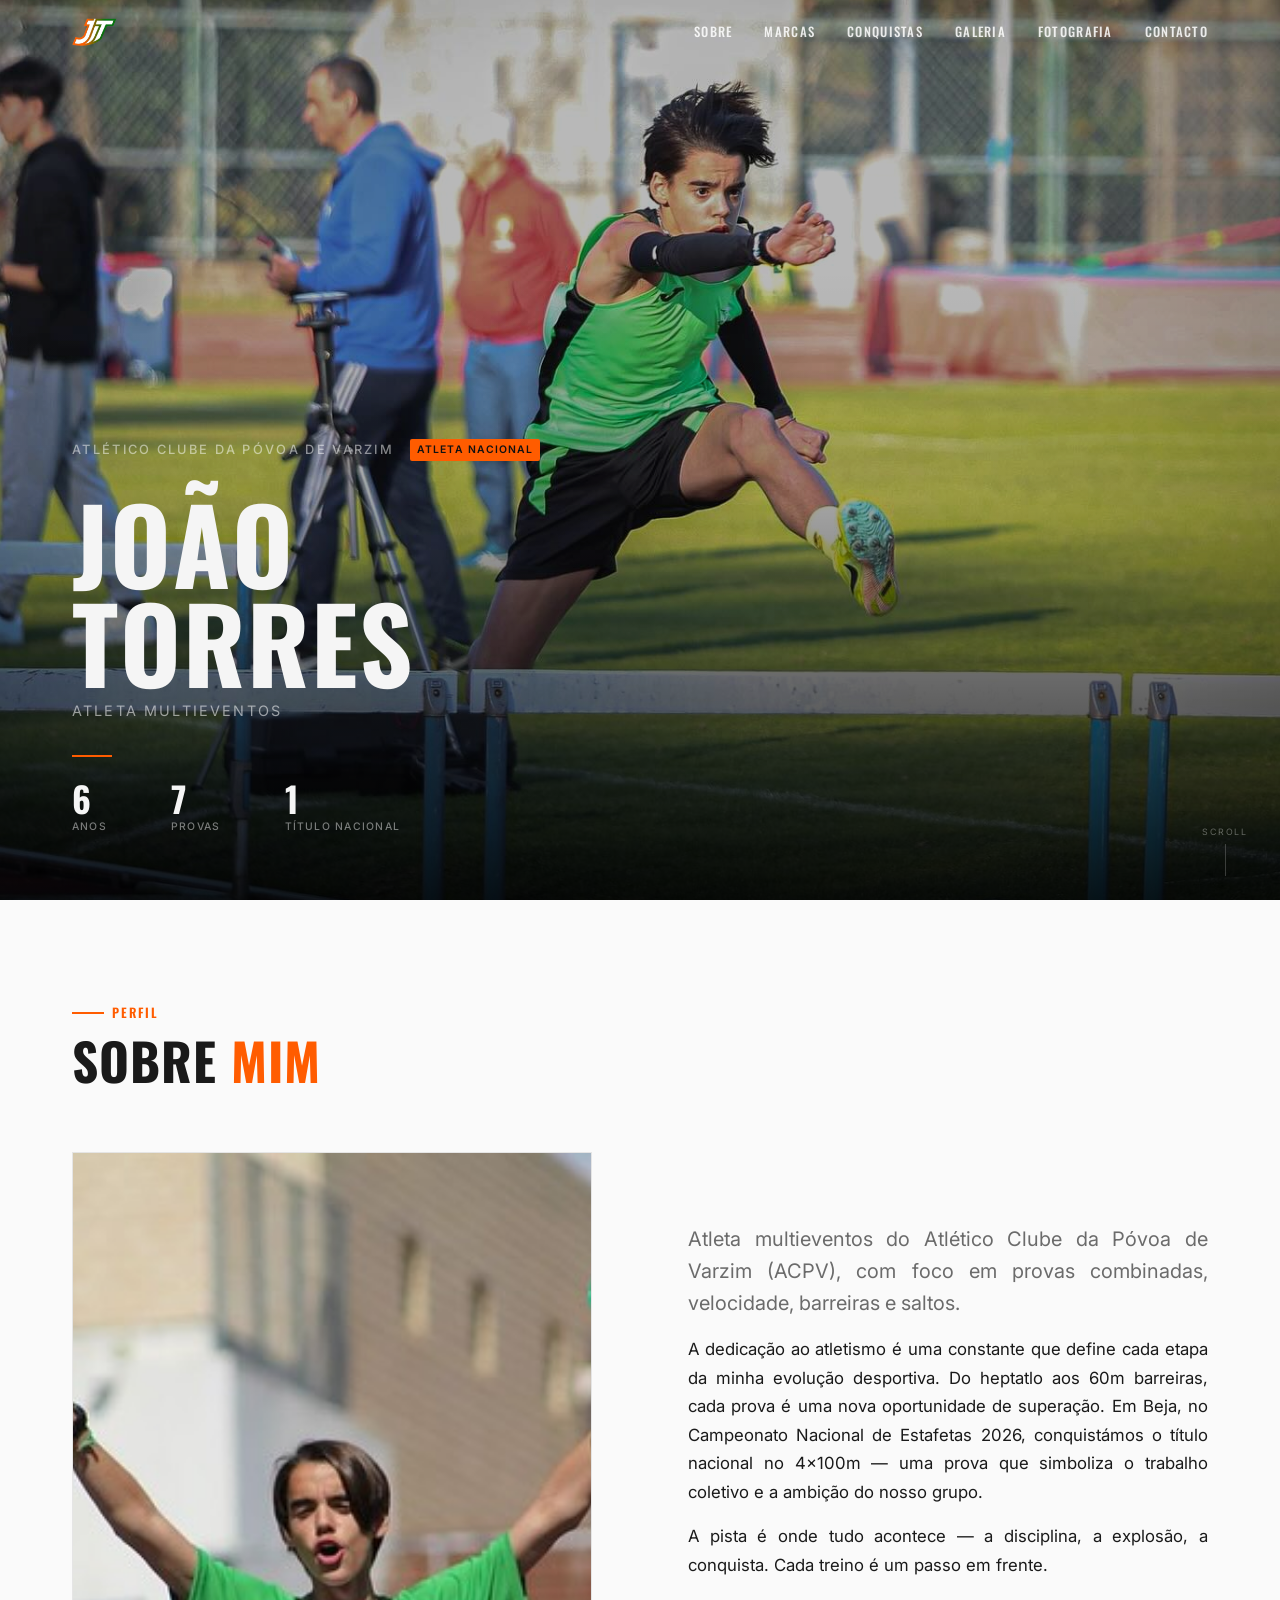
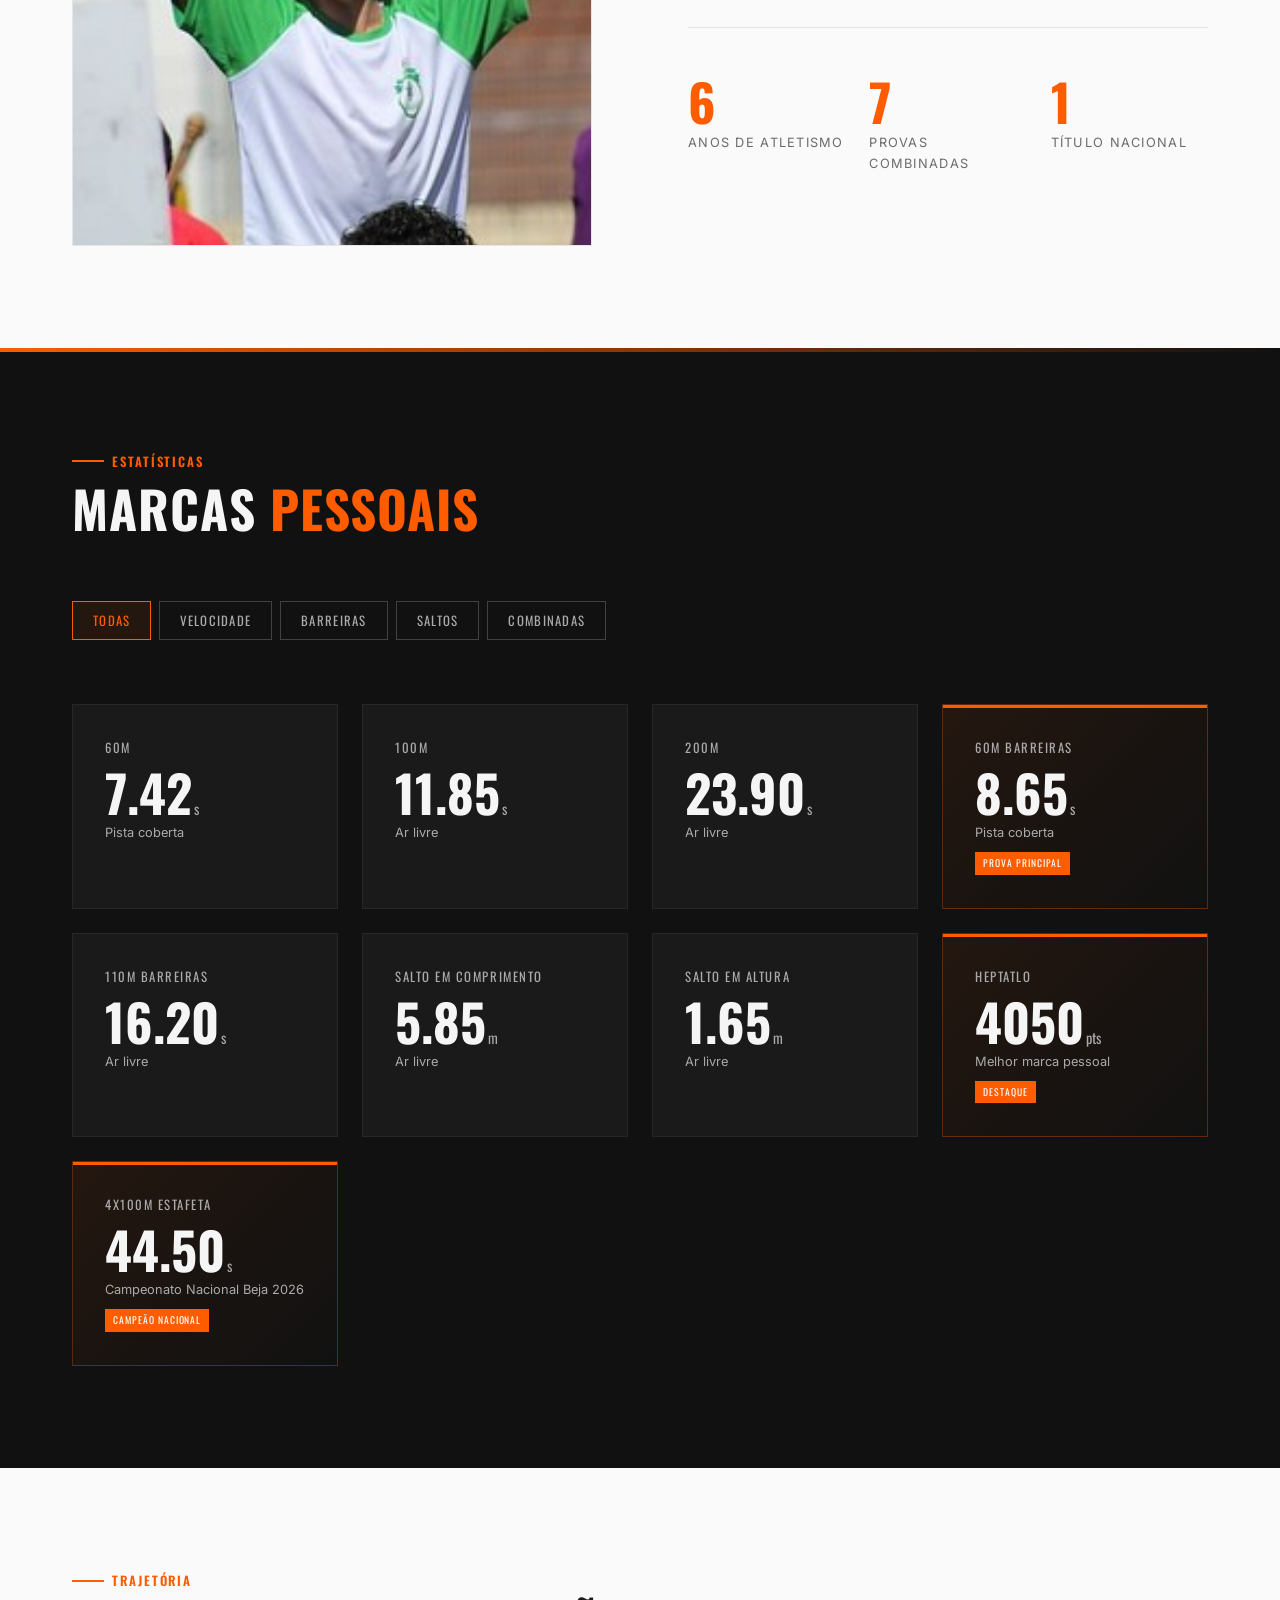
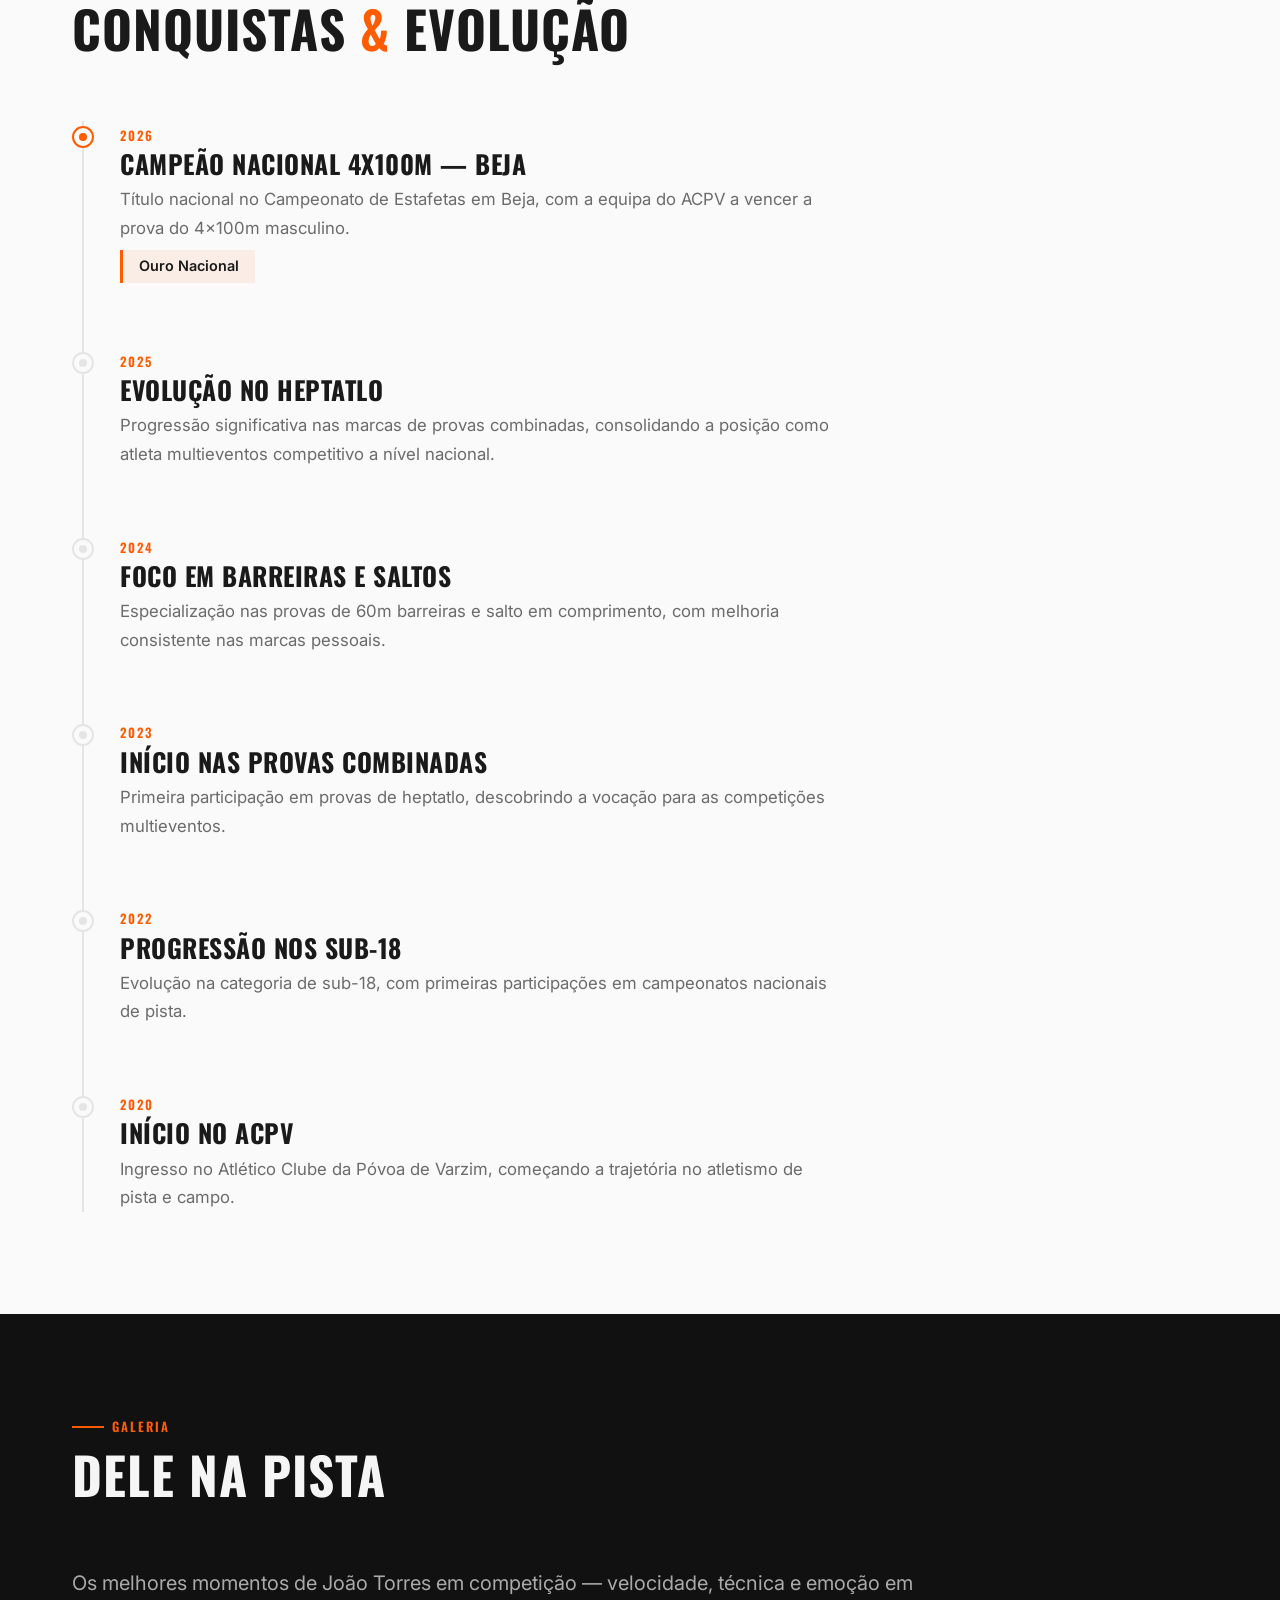
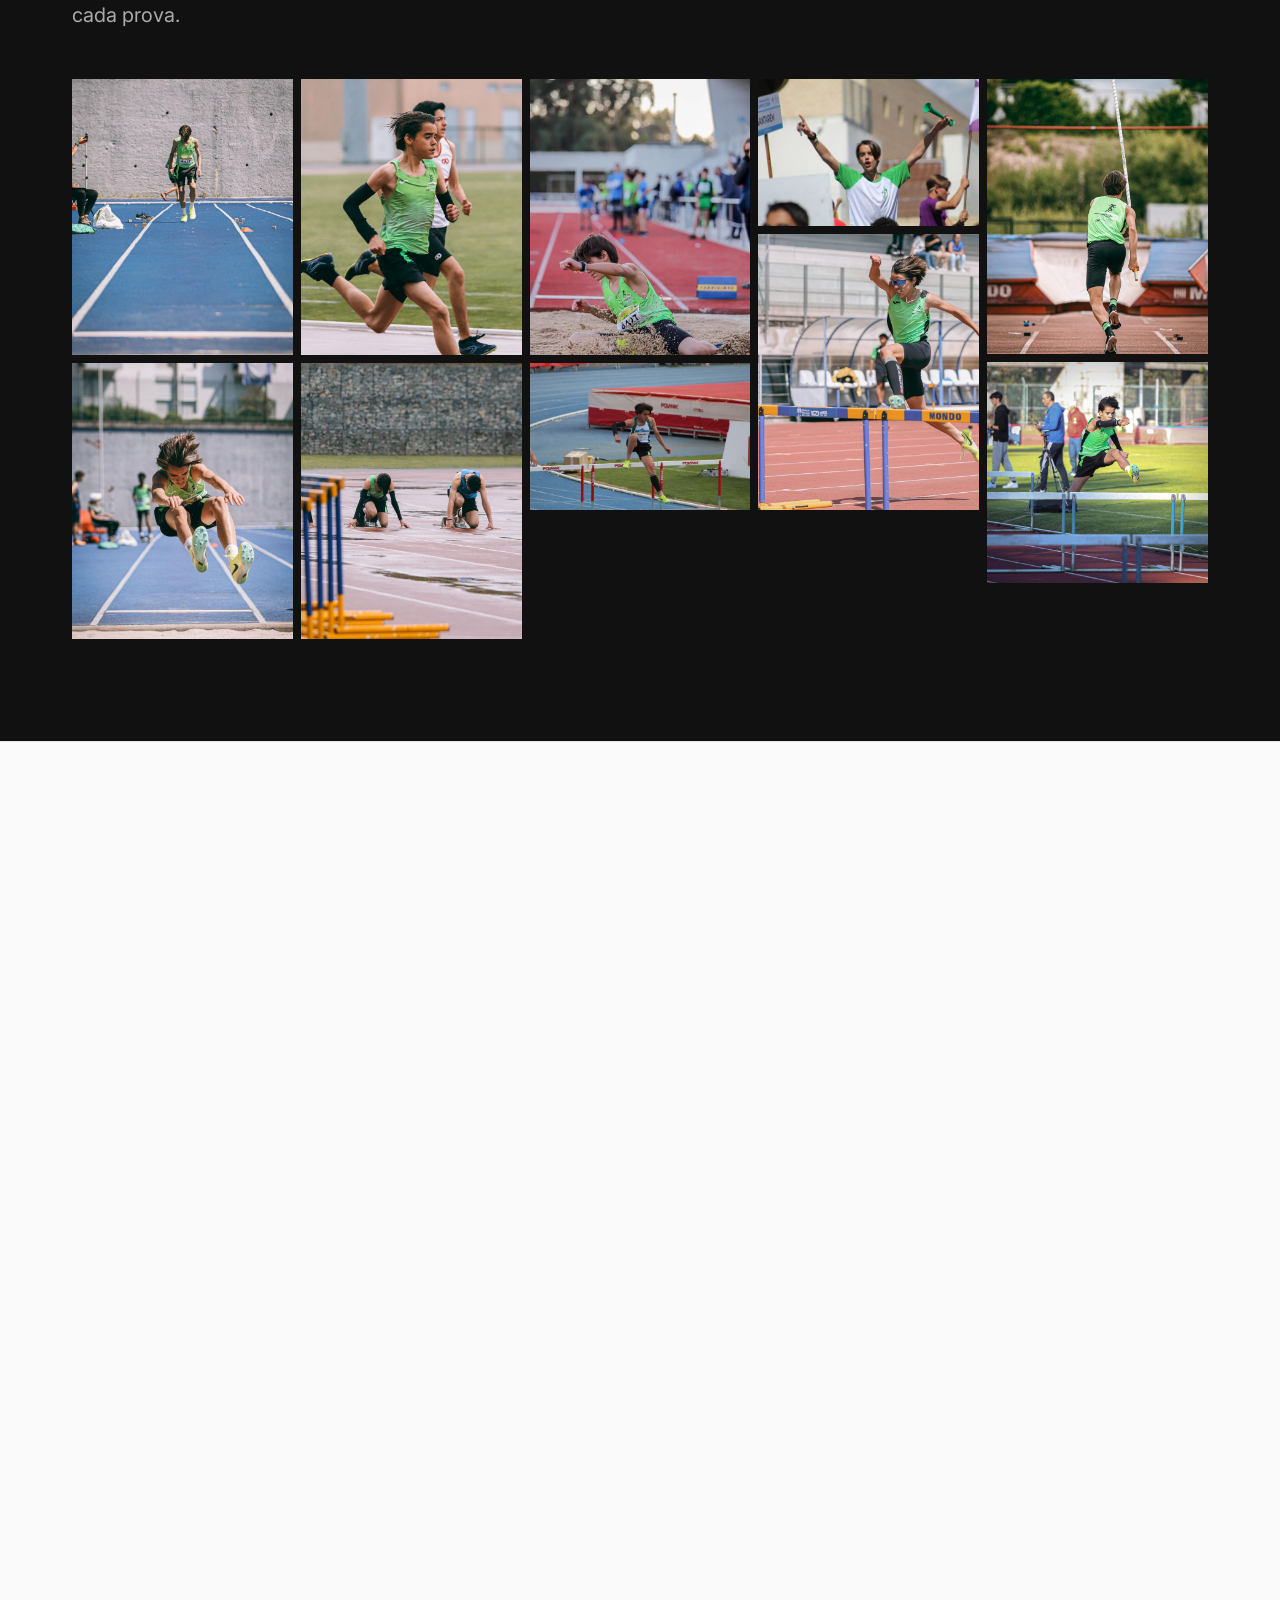
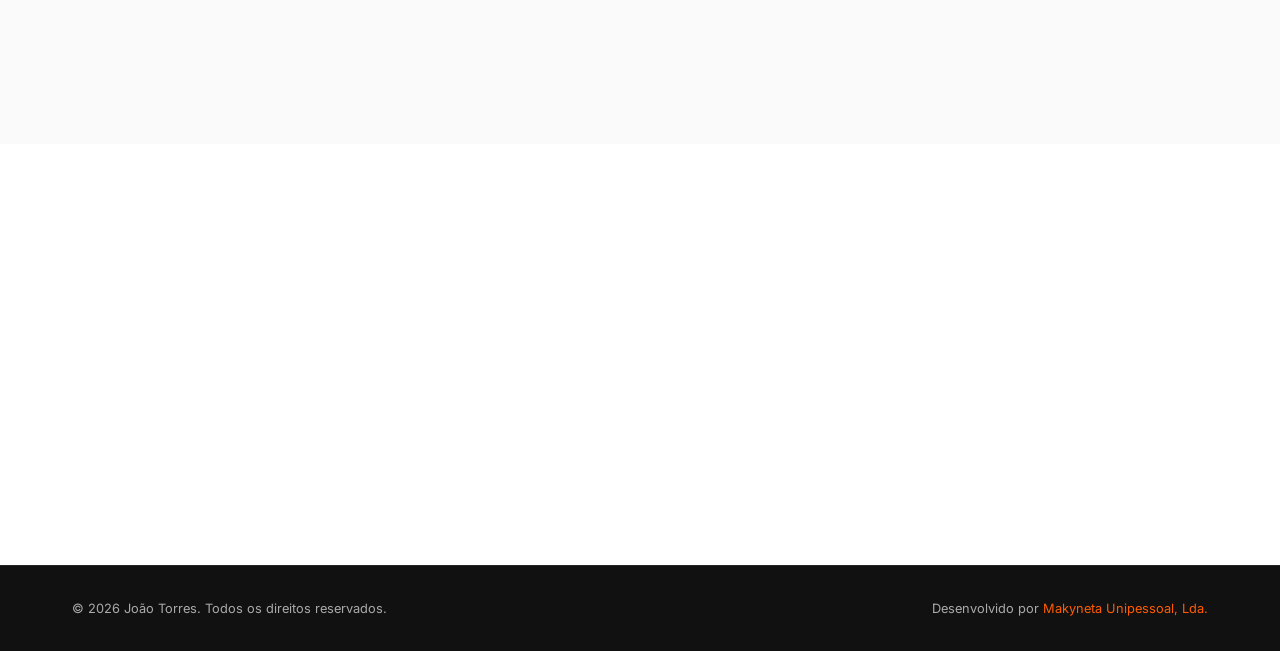
==== index.html @ a2cce9bb "Initial commit" ====
<!DOCTYPE html>
<html lang="pt">
<head>
  <meta charset="UTF-8">
  <meta name="viewport" content="width=device-width, initial-scale=1.0">
  <title>João Torres — Atleta de Atletismo | ACPV</title>
  <meta name="description" content="João Torres, atleta multieventos do Atlético Clube da Póvoa de Varzim. Heptatlo, velocidade, barreiras e saltos. Título nacional 4x100m em Beja 2026.">
  <meta name="keywords" content="João Torres, atletismo, ACPV, Atlético Clube da Póvoa de Varzim, heptatlo, barreiras, saltos">
  <meta name="author" content="João Torres">

  <!-- Open Graph -->
  <meta property="og:title" content="João Torres — Atleta de Atletismo | ACPV">
  <meta property="og:description" content="Atleta multieventos do Atlético Clube da Póvoa de Varzim. Heptatlo, velocidade, barreiras e saltos.">
  <meta property="og:type" content="website">
  <meta property="og:url" content="https://joaotorres.github.io">
  <meta property="og:image" content="img/og-image.jpg">
  <meta property="og:locale" content="pt_PT">

  <!-- Twitter Card -->
  <meta name="twitter:card" content="summary_large_image">
  <meta name="twitter:title" content="João Torres — Atleta de Atletismo | ACPV">
  <meta name="twitter:description" content="Atleta multieventos do Atlético Clube da Póvoa de Varzim.">

  <!-- Favicon -->
  <link rel="icon" type="image/png" href="img/ui/oxlmotoxlmotoxlm_ico.png">

  <!-- Google Fonts -->
  <link rel="preconnect" href="https://fonts.googleapis.com">
  <link rel="preconnect" href="https://fonts.gstatic.com" crossorigin>
  <link href="https://fonts.googleapis.com/css2?family=Inter:wght@400;500;600&family=Oswald:wght@400;500;600;700&display=swap" rel="stylesheet">

  <!-- Styles -->
  <link rel="stylesheet" href="css/style.css">
</head>
<body>

  <!-- Navigation -->
  <header>
    <nav class="nav" role="navigation" aria-label="Navegação principal">
      <div class="nav__inner">
        <a href="#hero" class="nav__logo" aria-label="João Torres — Início">
          <img src="img/ui/oxlmotoxlmotoxlm.png" alt="João Torres" class="nav__logo-img">
        </a>
        <div class="nav__links">
          <a href="#sobre" class="nav__link">Sobre</a>
          <a href="#marcas" class="nav__link">Marcas</a>
          <a href="#conquistas" class="nav__link">Conquistas</a>
          <a href="#galeria" class="nav__link">Galeria</a>
          <a href="#fotografia" class="nav__link">Fotografia</a>
          <a href="#contacto" class="nav__link">Contacto</a>
        </div>
        <button class="nav__toggle" aria-label="Abrir menu" aria-expanded="false" aria-controls="nav-mobile">
          <span class="nav__toggle-bar"></span>
          <span class="nav__toggle-bar"></span>
          <span class="nav__toggle-bar"></span>
        </button>
      </div>

      <div class="nav__backdrop" aria-hidden="true"></div>

      <div class="nav__mobile" id="nav-mobile" aria-hidden="true" role="dialog" aria-label="Menu de navegação">
        <div class="nav__mobile-header">
          <a href="#hero" class="nav__logo" aria-label="João Torres — Início">
            <img src="img/ui/oxlmotoxlmotoxlm.png" alt="João Torres" class="nav__logo-img">
          </a>
          <button class="nav__close" aria-label="Fechar menu">
            <svg width="24" height="24" viewBox="0 0 24 24" fill="none" stroke="currentColor" stroke-width="2" stroke-linecap="round" stroke-linejoin="round">
              <line x1="18" y1="6" x2="6" y2="18"></line>
              <line x1="6" y1="6" x2="18" y2="18"></line>
            </svg>
          </button>
        </div>
        <div class="nav__mobile-links">
          <a href="#sobre" class="nav__mobile-link">Sobre</a>
          <a href="#marcas" class="nav__mobile-link">Marcas</a>
          <a href="#conquistas" class="nav__mobile-link">Conquistas</a>
          <a href="#galeria" class="nav__mobile-link">Galeria</a>
          <a href="#fotografia" class="nav__mobile-link">Fotografia</a>
          <a href="#contacto" class="nav__mobile-link">Contacto</a>
        </div>
      </div>
    </nav>
  </header>

  <!-- ==========================================
       HERO
       ========================================== -->
  <section class="hero" id="hero">
    <div class="hero__bg">
      <img src="img/469051733_18088817266518703_1787907260055139139_n.webp" alt="João Torres em prova de atletismo na pista" loading="eager">
    </div>
    <div class="hero__overlay"></div>

    <div class="hero__content">
      <div class="hero__top">
        <span class="hero__label">Atlético Clube da Póvoa de Varzim</span>
        <span class="hero__badge">Atleta Nacional</span>
      </div>

      <h1 class="hero__name" aria-label="João Torres">
        <span class="hero__name-char">J</span><span class="hero__name-char">o</span><span class="hero__name-char">ã</span><span class="hero__name-char">o</span>
        <br>
        <span class="hero__name-char">T</span><span class="hero__name-char">o</span><span class="hero__name-char">r</span><span class="hero__name-char">r</span><span class="hero__name-char">e</span><span class="hero__name-char">s</span>
      </h1>

      <p class="hero__subtitle">Atleta Multieventos</p>

      <div class="hero__divider" aria-hidden="true"></div>

      <div class="hero__stats">
        <div class="hero__stat">
          <span class="hero__stat-value">6</span>
          <span class="hero__stat-label">Anos</span>
        </div>
        <div class="hero__stat">
          <span class="hero__stat-value">7</span>
          <span class="hero__stat-label">Provas</span>
        </div>
        <div class="hero__stat">
          <span class="hero__stat-value">1</span>
          <span class="hero__stat-label">Título Nacional</span>
        </div>
      </div>
    </div>

    <div class="hero__scroll" aria-hidden="true">
      <span class="hero__scroll-text">Scroll</span>
      <div class="hero__scroll-line"></div>
    </div>
  </section>

  <!-- ==========================================
       SOBRE
       ========================================== -->
  <section class="section about" id="sobre">
    <div class="container">
      <div class="section-header reveal">
        <span class="section-label">Perfil</span>
        <h2>Sobre <span class="accent">Mim</span></h2>
      </div>

      <div class="about__grid">
        <div class="about__text reveal reveal--left">
          <div class="bio">
            <p class="lead">
              Atleta multieventos do Atlético Clube da Póvoa de Varzim (ACPV), com foco em provas combinadas, velocidade, barreiras e saltos.
            </p>
            <p>
              A dedicação ao atletismo é uma constante que define cada etapa da minha evolução desportiva. Do heptatlo aos 60m barreiras, cada prova é uma nova oportunidade de superação. Em Beja, no Campeonato Nacional de Estafetas 2026, conquistámos o título nacional no 4x100m — uma prova que simboliza o trabalho coletivo e a ambição do nosso grupo.
            </p>
            <p>
              A pista é onde tudo acontece — a disciplina, a explosão, a conquista. Cada treino é um passo em frente.
            </p>
          </div>

          <div class="about__stats reveal-stagger">
            <div class="about__stat">
              <div class="about__stat-number" data-count="6">0</div>
              <div class="about__stat-label">Anos de Atletismo</div>
            </div>
            <div class="about__stat">
              <div class="about__stat-number" data-count="7">0</div>
              <div class="about__stat-label">Provas Combinadas</div>
            </div>
            <div class="about__stat">
              <div class="about__stat-number accent" data-count="1">0</div>
              <div class="about__stat-label">Título Nacional</div>
            </div>
          </div>
        </div>

        <div class="about__image reveal reveal--right">
          <img src="img/469083363_18088815598518703_3096938452820399497_n.webp" alt="João Torres em treino de atletismo" loading="lazy">
        </div>
      </div>
    </div>
  </section>

  <!-- ==========================================
       MARCAS PESSOAIS — SCOREBOARD
       ========================================== -->
  <section class="section section--dark scoreboard" id="marcas">
    <div class="container">
      <div class="section-header reveal">
        <span class="section-label">Estatísticas</span>
        <h2>Marcas <span class="accent">Pessoais</span></h2>
      </div>

      <div class="scoreboard__categories reveal" role="tablist" aria-label="Filtrar categorias de provas">
        <button class="scoreboard__cat-btn scoreboard__cat-btn--active" data-category="all" role="tab" aria-selected="true">Todas</button>
        <button class="scoreboard__cat-btn" data-category="velocidade" role="tab" aria-selected="false">Velocidade</button>
        <button class="scoreboard__cat-btn" data-category="barreiras" role="tab" aria-selected="false">Barreiras</button>
        <button class="scoreboard__cat-btn" data-category="saltos" role="tab" aria-selected="false">Saltos</button>
        <button class="scoreboard__cat-btn" data-category="combinadas" role="tab" aria-selected="false">Combinadas</button>
      </div>

      <div class="scoreboard__grid reveal-stagger">
        <!-- Velocidade -->
        <div class="scorecard" data-category="velocidade">
          <div class="scorecard__event">60m</div>
          <div class="scorecard__value"><span class="counter" data-target="7.42" data-decimals="2">0</span><span class="scorecard__unit">s</span></div>
          <div class="scorecard__context">Pista coberta</div>
        </div>

        <div class="scorecard" data-category="velocidade">
          <div class="scorecard__event">100m</div>
          <div class="scorecard__value"><span class="counter" data-target="11.85" data-decimals="2">0</span><span class="scorecard__unit">s</span></div>
          <div class="scorecard__context">Ar livre</div>
        </div>

        <div class="scorecard" data-category="velocidade">
          <div class="scorecard__event">200m</div>
          <div class="scorecard__value"><span class="counter" data-target="23.90" data-decimals="2">0</span><span class="scorecard__unit">s</span></div>
          <div class="scorecard__context">Ar livre</div>
        </div>

        <!-- Barreiras -->
        <div class="scorecard scorecard--highlight" data-category="barreiras">
          <div class="scorecard__event">60m Barreiras</div>
          <div class="scorecard__value"><span class="counter" data-target="8.65" data-decimals="2">0</span><span class="scorecard__unit">s</span></div>
          <div class="scorecard__context">Pista coberta</div>
          <span class="scorecard__badge">Prova principal</span>
        </div>

        <div class="scorecard" data-category="barreiras">
          <div class="scorecard__event">110m Barreiras</div>
          <div class="scorecard__value"><span class="counter" data-target="16.20" data-decimals="2">0</span><span class="scorecard__unit">s</span></div>
          <div class="scorecard__context">Ar livre</div>
        </div>

        <!-- Saltos -->
        <div class="scorecard" data-category="saltos">
          <div class="scorecard__event">Salto em Comprimento</div>
          <div class="scorecard__value"><span class="counter" data-target="5.85" data-decimals="2">0</span><span class="scorecard__unit">m</span></div>
          <div class="scorecard__context">Ar livre</div>
        </div>

        <div class="scorecard" data-category="saltos">
          <div class="scorecard__event">Salto em Altura</div>
          <div class="scorecard__value"><span class="counter" data-target="1.65" data-decimals="2">0</span><span class="scorecard__unit">m</span></div>
          <div class="scorecard__context">Ar livre</div>
        </div>

        <!-- Provas Combinadas -->
        <div class="scorecard scorecard--highlight" data-category="combinadas">
          <div class="scorecard__event">Heptatlo</div>
          <div class="scorecard__value"><span class="counter" data-target="4050" data-decimals="0">0</span><span class="scorecard__unit">pts</span></div>
          <div class="scorecard__context">Melhor marca pessoal</div>
          <span class="scorecard__badge">Destaque</span>
        </div>

        <div class="scorecard scorecard--highlight" data-category="combinadas">
          <div class="scorecard__event">4x100m Estafeta</div>
          <div class="scorecard__value"><span class="counter" data-target="44.50" data-decimals="2">0</span><span class="scorecard__unit">s</span></div>
          <div class="scorecard__context">Campeonato Nacional Beja 2026</div>
          <span class="scorecard__badge">Campeão Nacional</span>
        </div>
      </div>
    </div>
  </section>

  <!-- ==========================================
       CONQUISTAS — TIMELINE
       ========================================== -->
  <section class="section timeline" id="conquistas">
    <div class="container">
      <div class="section-header reveal">
        <span class="section-label">Trajetória</span>
        <h2>Conquistas <span class="accent">&amp;</span> Evolução</h2>
      </div>

      <div class="timeline__track">
        <div class="timeline__line">
          <div class="timeline__line-fill"></div>
        </div>

        <div class="timeline__item timeline__item--active reveal">
          <div class="timeline__dot"></div>
          <span class="timeline__year">2026</span>
          <h3 class="timeline__title">Campeão Nacional 4x100m — Beja</h3>
          <p class="timeline__desc">Título nacional no Campeonato de Estafetas em Beja, com a equipa do ACPV a vencer a prova do 4x100m masculino.</p>
          <span class="timeline__highlight">Ouro Nacional</span>
        </div>

        <div class="timeline__item reveal">
          <div class="timeline__dot"></div>
          <span class="timeline__year">2025</span>
          <h3 class="timeline__title">Evolução no Heptatlo</h3>
          <p class="timeline__desc">Progressão significativa nas marcas de provas combinadas, consolidando a posição como atleta multieventos competitivo a nível nacional.</p>
        </div>

        <div class="timeline__item reveal">
          <div class="timeline__dot"></div>
          <span class="timeline__year">2024</span>
          <h3 class="timeline__title">Foco em Barreiras e Saltos</h3>
          <p class="timeline__desc">Especialização nas provas de 60m barreiras e salto em comprimento, com melhoria consistente nas marcas pessoais.</p>
        </div>

        <div class="timeline__item reveal">
          <div class="timeline__dot"></div>
          <span class="timeline__year">2023</span>
          <h3 class="timeline__title">Início nas Provas Combinadas</h3>
          <p class="timeline__desc">Primeira participação em provas de heptatlo, descobrindo a vocação para as competições multieventos.</p>
        </div>

        <div class="timeline__item reveal">
          <div class="timeline__dot"></div>
          <span class="timeline__year">2022</span>
          <h3 class="timeline__title">Progressão nos Sub-18</h3>
          <p class="timeline__desc">Evolução na categoria de sub-18, com primeiras participações em campeonatos nacionais de pista.</p>
        </div>

        <div class="timeline__item reveal">
          <div class="timeline__dot"></div>
          <span class="timeline__year">2020</span>
          <h3 class="timeline__title">Início no ACPV</h3>
          <p class="timeline__desc">Ingresso no Atlético Clube da Póvoa de Varzim, começando a trajetória no atletismo de pista e campo.</p>
        </div>
      </div>
    </div>
  </section>

  <!-- ==========================================
       GALERIA DELE — FOTOGRAFIA NA PISTA
       ========================================== -->
  <section class="section section--dark gallery-dlee" id="galeria">
    <div class="container">
      <div class="section-header reveal">
        <span class="section-label">Galeria</span>
        <h2>DELE na Pista</h2>
      </div>

      <p class="lead reveal" style="margin-bottom: var(--space-xl);">
        Os melhores momentos de João Torres em competição — velocidade, técnica e emoção em cada prova.
      </p>

      <div class="photography__grid reveal-stagger">
        <div class="photography__item" role="button" tabindex="0" aria-label="Ver fotografia ampliada">
          <img src="img/jt-capdv/363365823_18036993370518703_3460785465236547878_n.webp" alt="DELE em competição — João Torres na pista" loading="lazy">
        </div>
        <div class="photography__item" role="button" tabindex="0" aria-label="Ver fotografia ampliada">
          <img src="img/jt-capdv/365451091_18036993382518703_2417489339100892437_n.webp" alt="DELE em competição — João Torres na pista" loading="lazy">
        </div>
        <div class="photography__item" role="button" tabindex="0" aria-label="Ver fotografia ampliada">
          <img src="img/jt-capdv/365857520_18036993391518703_6916093586279573709_n.webp" alt="DELE em competição — João Torres na pista" loading="lazy">
        </div>
        <div class="photography__item" role="button" tabindex="0" aria-label="Ver fotografia ampliada">
          <img src="img/jt-capdv/363366500_18036993400518703_2160016882636443085_n.webp" alt="DELE em competição — João Torres na pista" loading="lazy">
        </div>
        <div class="photography__item" role="button" tabindex="0" aria-label="Ver fotografia ampliada">
          <img src="img/jt-capdv/365638950_18036993436518703_3257569099976532818_n.webp" alt="DELE em competição — João Torres na pista" loading="lazy">
        </div>
        <div class="photography__item" role="button" tabindex="0" aria-label="Ver fotografia ampliada">
          <img src="img/jt-capdv/469285166_18088815856518703_4218100923472587140_n.webp" alt="DELE em competição — João Torres na pista" loading="lazy">
        </div>
        <div class="photography__item" role="button" tabindex="0" aria-label="Ver fotografia ampliada">
          <img src="img/jt-capdv/469083363_18088815598518703_3096938452820399497_n.webp" alt="DELE em competição — João Torres na pista" loading="lazy">
        </div>
        <div class="photography__item" role="button" tabindex="0" aria-label="Ver fotografia ampliada">
          <img src="img/jt-capdv/469044614_18088817125518703_2836034276897023467_n.webp" alt="DELE em competição — João Torres na pista" loading="lazy">
        </div>
        <div class="photography__item" role="button" tabindex="0" aria-label="Ver fotografia ampliada">
          <img src="img/jt-capdv/468874040_18088817152518703_2314553151749146239_n.webp" alt="DELE em competição — João Torres na pista" loading="lazy">
        </div>
        <div class="photography__item" role="button" tabindex="0" aria-label="Ver fotografia ampliada">
          <img src="img/jt-capdv/469051733_18088817266518703_1787907260055139139_n.jpg" alt="DELE em competição — João Torres na pista" loading="lazy">
        </div>
      </div>
    </div>
  </section>

  <!-- Lightbox -->
  <div class="lightbox" id="lightbox" aria-hidden="true" role="dialog" aria-label="Fotografia ampliada">
    <button class="lightbox__close" aria-label="Fechar">&times;</button>
    <button class="lightbox__prev" aria-label="Anterior">&#8249;</button>
    <button class="lightbox__next" aria-label="Próxima">&#8250;</button>
    <img class="lightbox__img" src="" alt="">
  </div>

  <!-- ==========================================
       FOTOGRAFIA — O QUE ELE CAPTOU
       ========================================== -->
  <section class="section photography" id="fotografia">
    <div class="container">
      <div class="section-header reveal">
        <span class="section-label">Olhar</span>
        <h2>Fotografia</h2>
      </div>

      <p class="lead reveal" style="margin-bottom: var(--space-xl);">
        Quando não estou na pista, gosto de captar momentos — o movimento, a luz, as pessoas. Uma paixão lateral, sem ambição profissional, apenas prazer pela imagem.
      </p>

      <div class="photography__grid reveal-stagger">
        <div class="photography__item" role="button" tabindex="0" aria-label="Ver fotografia ampliada">
          <img src="img/capbyjtf/IMG_9593.webp" alt="Fotografia captada por João Torres" loading="lazy">
        </div>
        <div class="photography__item" role="button" tabindex="0" aria-label="Ver fotografia ampliada">
          <img src="img/capbyjtf/IMG_9784.webp" alt="Fotografia captada por João Torres" loading="lazy">
        </div>
        <div class="photography__item" role="button" tabindex="0" aria-label="Ver fotografia ampliada">
          <img src="img/capbyjtf/IMG_9786.webp" alt="Fotografia captada por João Torres" loading="lazy">
        </div>
        <div class="photography__item" role="button" tabindex="0" aria-label="Ver fotografia ampliada">
          <img src="img/capbyjtf/IMG_9790.webp" alt="Fotografia captada por João Torres" loading="lazy">
        </div>
        <div class="photography__item" role="button" tabindex="0" aria-label="Ver fotografia ampliada">
          <img src="img/capbyjtf/IMG_9852.webp" alt="Fotografia captada por João Torres" loading="lazy">
        </div>
        <div class="photography__item" role="button" tabindex="0" aria-label="Ver fotografia ampliada">
          <img src="img/capbyjtf/IMG_9877.webp" alt="Fotografia captada por João Torres" loading="lazy">
        </div>
        <div class="photography__item" role="button" tabindex="0" aria-label="Ver fotografia ampliada">
          <img src="img/capbyjtf/vsco_072026 (1).webp" alt="Fotografia captada por João Torres" loading="lazy">
        </div>
        <div class="photography__item" role="button" tabindex="0" aria-label="Ver fotografia ampliada">
          <img src="img/capbyjtf/vsco_072026.webp" alt="Fotografia captada por João Torres" loading="lazy">
        </div>
        <div class="photography__item" role="button" tabindex="0" aria-label="Ver fotografia ampliada">
          <img src="img/capbyjtf/vsco_072326.webp" alt="Fotografia captada por João Torres" loading="lazy">
        </div>
        <div class="photography__item" role="button" tabindex="0" aria-label="Ver fotografia ampliada">
          <img src="img/capbyjtf/vsco_072726.webp" alt="Fotografia captada por João Torres" loading="lazy">
        </div>
      </div>
    </div>
  </section>

  <!-- ==========================================
       CONTACTO
       ========================================== -->
  <section class="section contact" id="contacto">
    <div class="container container--narrow">
      <div class="contact__center">
        <a href="https://instagram.com/jota160409" target="_blank" rel="noopener noreferrer" class="contact__ig-card reveal" aria-label="Seguir no Instagram — @jota160409">
          <span class="contact__ig-icon">
            <svg xmlns="http://www.w3.org/2000/svg" viewBox="0 0 24 24" fill="none" stroke="currentColor" stroke-width="2" stroke-linecap="round" stroke-linejoin="round"><rect x="2" y="2" width="20" height="20" rx="5" ry="5"/><path d="M16 11.37A4 4 0 1 1 12.63 8 4 4 0 0 1 16 11.37z"/><line x1="17.5" y1="6.5" x2="17.51" y2="6.5"/></svg>
          </span>
          <span class="contact__ig-handle">@jota160409</span>
          <span class="contact__ig-arrow">&rarr;</span>
        </a>

        <a href="https://vsco.co/torres-photos" target="_blank" rel="noopener noreferrer" class="contact__ig-card reveal" aria-label="Ver no VSCO — torres-photos">
          <span class="contact__ig-icon">
            <svg xmlns="http://www.w3.org/2000/svg" viewBox="0 0 24 24" fill="currentColor"><path d="M12 0C5.373 0 0 5.373 0 12s5.373 12 12 12 12-5.373 12-12S18.627 0 12 0zm0 4.2a7.8 7.8 0 1 1 0 15.6 7.8 7.8 0 0 1 0-15.6z"/></svg>
          </span>
          <span class="contact__ig-handle">TORRES-PHOTOS</span>
          <span class="contact__ig-arrow">&rarr;</span>
        </a>
      </div>
    </div>
  </section>

  <!-- Footer -->
  <footer class="footer" role="contentinfo">
    <div class="container">
      <div class="footer__bottom">
        <span>&copy; <span id="footer-year"></span> João Torres. Todos os direitos reservados.</span>
        <span class="footer__credit">Desenvolvido por <a href="https://makyneta.github.io" target="_blank" rel="noopener noreferrer">Makyneta Unipessoal, Lda.</a></span>
      </div>
    </div>
  </footer>

  <!-- Scripts -->
  <script src="js/main.js"></script>
</body>
</html>
---- css/style.css ----
/* ============================================
   JOÃO TORRES — Professional Athletics Site
   CSS Foundation
   ============================================ */

/* --- Design Tokens --- */
:root {
  /* Colors */
  --color-bg: #fafafa;
  --color-surface: #ffffff;
  --color-text: #1a1a1a;
  --color-text-secondary: #6b6b6b;
  --color-text-muted: #999999;
  --color-border: #e5e5e5;
  --color-accent: #ff5c00;
  --color-accent-hover: #e05200;
  --color-accent-light: rgba(255, 92, 0, 0.08);
  --color-dark: #111111;
  --color-dark-surface: #1a1a1a;
  --color-dark-text: #f5f5f5;
  --color-dark-text-secondary: #aaaaaa;

  /* Typography */
  --font-display: 'Oswald', 'Arial Narrow', sans-serif;
  --font-body: 'Inter', -apple-system, BlinkMacSystemFont, 'Segoe UI', sans-serif;
  --font-mono: 'JetBrains Mono', 'Fira Code', monospace;

  /* Scale (fluid) */
  --text-xs: clamp(0.7rem, 0.65rem + 0.25vw, 0.8rem);
  --text-sm: clamp(0.8rem, 0.75rem + 0.25vw, 0.9rem);
  --text-base: clamp(0.95rem, 0.9rem + 0.25vw, 1.05rem);
  --text-lg: clamp(1.1rem, 1rem + 0.5vw, 1.25rem);
  --text-xl: clamp(1.3rem, 1.1rem + 1vw, 1.6rem);
  --text-2xl: clamp(1.6rem, 1.3rem + 1.5vw, 2.2rem);
  --text-3xl: clamp(2rem, 1.5rem + 2.5vw, 3.2rem);
  --text-4xl: clamp(2.8rem, 2rem + 4vw, 5rem);
  --text-hero: clamp(3.5rem, 2.5rem + 5vw, 7rem);

  /* Spacing */
  --space-xs: 0.25rem;
  --space-sm: 0.5rem;
  --space-md: 1rem;
  --space-lg: 1.5rem;
  --space-xl: 2rem;
  --space-2xl: 3rem;
  --space-3xl: 4rem;
  --space-4xl: 6rem;
  --space-section: clamp(4rem, 8vw, 8rem);

  /* Layout */
  --max-width: 1200px;
  --max-width-narrow: 800px;
  --nav-height: 64px;
  --gutter: clamp(1rem, 4vw, 2rem);

  /* Transitions */
  --ease-out: cubic-bezier(0.16, 1, 0.3, 1);
  --ease-in-out: cubic-bezier(0.65, 0, 0.35, 1);
  --ease-spring: cubic-bezier(0.34, 1.56, 0.64, 1);
  --duration-fast: 200ms;
  --duration-base: 350ms;
  --duration-slow: 600ms;

  /* Z-index */
  --z-nav: 100;
  --z-overlay: 200;
}

/* --- Reset --- */
*,
*::before,
*::after {
  box-sizing: border-box;
  margin: 0;
  padding: 0;
}

html {
  scroll-behavior: smooth;
  -webkit-text-size-adjust: 100%;
  scroll-padding-top: var(--nav-height);
}

body {
  font-family: var(--font-body);
  font-size: var(--text-base);
  line-height: 1.7;
  color: var(--color-text);
  background-color: var(--color-bg);
  -webkit-font-smoothing: antialiased;
  -moz-osx-font-smoothing: grayscale;
  overflow-x: hidden;
}

img,
picture,
video,
canvas,
svg {
  display: block;
  max-width: 100%;
}

input,
button,
textarea,
select {
  font: inherit;
}

a {
  color: inherit;
  text-decoration: none;
}

ul,
ol {
  list-style: none;
}

button {
  background: none;
  border: none;
  cursor: pointer;
}

/* --- Typography --- */
h1, h2, h3, h4, h5, h6 {
  font-family: var(--font-display);
  font-weight: 700;
  line-height: 1.1;
  text-transform: uppercase;
  letter-spacing: 0.02em;
}

h1 { font-size: var(--text-hero); }
h2 { font-size: var(--text-3xl); }
h3 { font-size: var(--text-2xl); }
h4 { font-size: var(--text-xl); }

p {
  max-width: 65ch;
}

.lead {
  font-size: var(--text-lg);
  color: var(--color-text-secondary);
  line-height: 1.6;
}

/* --- Layout --- */
.container {
  width: 100%;
  max-width: var(--max-width);
  margin-inline: auto;
  padding-inline: var(--gutter);
}

.container--narrow {
  max-width: var(--max-width-narrow);
}

.section {
  padding-block: var(--space-section);
}

.section--dark {
  background-color: var(--color-dark);
  color: var(--color-dark-text);
}

.section--dark .lead {
  color: var(--color-dark-text-secondary);
}

/* --- Accent Color Utility --- */
.accent {
  color: var(--color-accent);
}

.accent-line {
  display: inline-block;
  width: 3rem;
  height: 3px;
  background: var(--color-accent);
  margin-block: var(--space-md);
}

/* --- Button / Link Styles --- */
.btn {
  display: inline-flex;
  align-items: center;
  gap: var(--space-sm);
  padding: 0.75rem 1.75rem;
  font-family: var(--font-display);
  font-size: var(--text-sm);
  font-weight: 600;
  text-transform: uppercase;
  letter-spacing: 0.08em;
  border: 2px solid transparent;
  transition: all var(--duration-base) var(--ease-out);
  position: relative;
  overflow: hidden;
}

.btn--primary {
  background-color: var(--color-accent);
  color: #fff;
  border-color: var(--color-accent);
}

.btn--primary:hover {
  background-color: var(--color-accent-hover);
  border-color: var(--color-accent-hover);
  transform: translateY(-2px);
  box-shadow: 0 8px 24px rgba(255, 92, 0, 0.25);
}

.btn--outline {
  background-color: transparent;
  color: var(--color-text);
  border-color: var(--color-text);
}

.btn--outline:hover {
  background-color: var(--color-text);
  color: var(--color-bg);
  transform: translateY(-2px);
}

.btn--ghost {
  background: transparent;
  color: var(--color-text);
  padding: 0.5rem 0;
  border-bottom: 2px solid var(--color-accent);
}

.btn--ghost:hover {
  color: var(--color-accent);
  transform: translateY(-1px);
}

/* Animated underline link */
.link-underline {
  position: relative;
  display: inline-block;
}

.link-underline::after {
  content: '';
  position: absolute;
  bottom: -2px;
  left: 0;
  width: 0;
  height: 2px;
  background: var(--color-accent);
  transition: width var(--duration-base) var(--ease-out);
}

.link-underline:hover::after {
  width: 100%;
}

/* --- Section Header Pattern --- */
.section-header {
  margin-bottom: var(--space-3xl);
}

.section-header .section-label {
  display: flex;
  align-items: center;
  gap: var(--space-sm);
  font-family: var(--font-display);
  font-size: var(--text-xs);
  font-weight: 600;
  text-transform: uppercase;
  letter-spacing: 0.15em;
  color: var(--color-accent);
  margin-bottom: var(--space-sm);
}

.section-header .section-label::before {
  content: '';
  display: block;
  width: 2rem;
  height: 2px;
  background: var(--color-accent);
}

.section-header h2 {
  margin-bottom: var(--space-md);
}

/* ============================================
   NAVIGATION
   ============================================ */
.nav {
  position: fixed;
  top: 0;
  left: 0;
  right: 0;
  height: var(--nav-height);
  z-index: var(--z-nav);
  display: flex;
  align-items: center;
  transition: all var(--duration-base) var(--ease-out);
}

.nav--scrolled {
  background: rgba(250, 250, 250, 0.92);
  backdrop-filter: blur(12px);
  -webkit-backdrop-filter: blur(12px);
  box-shadow: 0 1px 0 var(--color-border);
}

.nav:not(.nav--scrolled) .nav__logo-img {
  color: var(--color-dark-text);
}

.nav:not(.nav--scrolled) .nav__link {
  color: rgba(255, 255, 255, 0.85);
}

.nav:not(.nav--scrolled) .nav__link:hover,
.nav:not(.nav--scrolled) .nav__link--active {
  color: #ffffff;
}

.nav:not(.nav--scrolled) .nav__toggle-bar {
  background: var(--color-dark-text);
}

.nav__inner {
  display: flex;
  align-items: center;
  justify-content: space-between;
  width: 100%;
  max-width: var(--max-width);
  margin-inline: auto;
  padding-inline: var(--gutter);
}

.nav__logo {
  display: flex;
  align-items: center;
}

.nav__logo-img {
  height: 28px;
  width: auto;
  color: var(--color-text);
  transition: color var(--duration-fast) var(--ease-out);
}

.nav__logo:hover .nav__logo-img {
  color: var(--color-accent);
}

.nav__links {
  display: flex;
  align-items: center;
  gap: var(--space-xl);
}

.nav__link {
  font-family: var(--font-display);
  font-size: var(--text-xs);
  font-weight: 500;
  text-transform: uppercase;
  letter-spacing: 0.1em;
  color: var(--color-text-secondary);
  transition: color var(--duration-fast) var(--ease-out);
  position: relative;
}

.nav__link::after {
  content: '';
  position: absolute;
  bottom: -4px;
  left: 0;
  width: 0;
  height: 2px;
  background: var(--color-accent);
  transition: width var(--duration-base) var(--ease-out);
}

.nav__link:hover,
.nav__link--active {
  color: var(--color-text);
}

.nav__link:hover::after,
.nav__link--active::after {
  width: 100%;
}

/* Mobile Menu Toggle */
.nav__toggle {
  display: none;
  flex-direction: column;
  gap: 6px;
  width: 44px;
  height: 44px;
  padding: 10px;
  cursor: pointer;
  background: none;
  border: none;
  position: relative;
  z-index: calc(var(--z-nav) + 2);
}

.nav__toggle-bar {
  display: block;
  width: 100%;
  height: 2px;
  background: var(--color-text);
  border-radius: 1px;
  transition: all var(--duration-base) var(--ease-out);
  transform-origin: center;
}

.nav__toggle:hover .nav__toggle-bar {
  background: var(--color-accent);
}

.nav__toggle--open .nav__toggle-bar:nth-child(1) {
  transform: rotate(45deg) translate(5px, 5px);
}

.nav__toggle--open .nav__toggle-bar:nth-child(2) {
  opacity: 0;
  transform: scaleX(0);
}

.nav__toggle--open .nav__toggle-bar:nth-child(3) {
  transform: rotate(-45deg) translate(5px, -5px);
}

/* Backdrop */
.nav__backdrop {
  position: fixed;
  inset: 0;
  background: rgba(0, 0, 0, 0);
  z-index: calc(var(--z-nav) - 1);
  pointer-events: none;
  transition: background var(--duration-base) var(--ease-out);
}

.nav__backdrop--visible {
  background: rgba(0, 0, 0, 0.5);
  pointer-events: auto;
  backdrop-filter: blur(4px);
  -webkit-backdrop-filter: blur(4px);
}

/* Mobile Menu */
.nav__mobile {
  position: fixed;
  top: 0;
  right: 0;
  width: min(320px, 85vw);
  height: 100dvh;
  background: var(--color-surface);
  z-index: calc(var(--z-nav) + 1);
  display: flex;
  flex-direction: column;
  transform: translateX(100%);
  transition: transform var(--duration-base) var(--ease-out);
  overflow-y: auto;
  overscroll-behavior: contain;
}

.nav__mobile--open {
  transform: translateX(0);
}

.nav__mobile-header {
  display: flex;
  align-items: center;
  justify-content: space-between;
  padding: var(--space-md) var(--gutter);
  border-bottom: 1px solid var(--color-border);
  flex-shrink: 0;
}

.nav__close {
  display: flex;
  align-items: center;
  justify-content: center;
  width: 40px;
  height: 40px;
  border: none;
  background: none;
  cursor: pointer;
  color: var(--color-text);
  border-radius: 8px;
  transition: background var(--duration-fast) var(--ease-out),
              color var(--duration-fast) var(--ease-out);
}

.nav__close:hover {
  background: var(--color-accent-light);
  color: var(--color-accent);
}

.nav__mobile-links {
  display: flex;
  flex-direction: column;
  padding: var(--space-lg) var(--gutter);
  gap: 0;
}

.nav__mobile-link {
  display: block;
  font-family: var(--font-display);
  font-size: var(--text-lg);
  font-weight: 500;
  letter-spacing: 0.02em;
  color: var(--color-text);
  padding: var(--space-md) 0;
  border-bottom: 1px solid var(--color-border);
  opacity: 0;
  transform: translateX(20px);
  transition: opacity var(--duration-base) var(--ease-out),
              transform var(--duration-base) var(--ease-out),
              color var(--duration-fast) var(--ease-out),
              padding-inline var(--duration-fast) var(--ease-out);
}

.nav__mobile-link:last-child {
  border-bottom: none;
}

.nav__mobile--open .nav__mobile-link {
  opacity: 1;
  transform: translateX(0);
}

.nav__mobile--open .nav__mobile-link:nth-child(1) { transition-delay: 80ms; }
.nav__mobile--open .nav__mobile-link:nth-child(2) { transition-delay: 120ms; }
.nav__mobile--open .nav__mobile-link:nth-child(3) { transition-delay: 160ms; }
.nav__mobile--open .nav__mobile-link:nth-child(4) { transition-delay: 200ms; }
.nav__mobile--open .nav__mobile-link:nth-child(5) { transition-delay: 240ms; }
.nav__mobile--open .nav__mobile-link:nth-child(6) { transition-delay: 280ms; }

.nav__mobile-link:hover {
  color: var(--color-accent);
  padding-inline: var(--space-sm);
}

.nav__mobile-link::after {
  display: none;
}

/* ============================================
   HERO
   ============================================ */
.hero {
  position: relative;
  min-height: 100vh;
  min-height: 100dvh;
  display: flex;
  align-items: flex-end;
  overflow: hidden;
  background-color: var(--color-dark);
  color: var(--color-dark-text);
}

.hero__bg {
  position: absolute;
  inset: 0;
  z-index: 0;
}

.hero__bg img {
  width: 100%;
  height: 100%;
  object-fit: cover;
  object-position: center 25%;
  opacity: 0.7;
  transition: transform 0.1s linear;
  filter: contrast(1.05) saturate(1.1);
}

.hero__overlay {
  position: absolute;
  inset: 0;
  z-index: 1;
  background:
    linear-gradient(
      to top,
      rgba(0, 0, 0, 0.85) 0%,
      rgba(0, 0, 0, 0.5) 20%,
      rgba(0, 0, 0, 0.1) 45%,
      transparent 70%
    );
}

.hero__content {
  position: relative;
  z-index: 2;
  width: 100%;
  max-width: var(--max-width);
  margin-inline: auto;
  padding: 0 var(--gutter) var(--space-3xl);
}

.hero__top {
  display: flex;
  align-items: center;
  gap: var(--space-md);
  margin-bottom: var(--space-md);
  opacity: 0;
  transform: translateY(16px);
}

.hero__label {
  font-family: var(--font-body);
  font-size: var(--text-xs);
  font-weight: 500;
  text-transform: uppercase;
  letter-spacing: 0.18em;
  color: rgba(255, 255, 255, 0.5);
}

.hero__badge {
  font-family: var(--font-body);
  font-size: 0.65rem;
  font-weight: 600;
  text-transform: uppercase;
  letter-spacing: 0.1em;
  color: var(--color-dark);
  background: var(--color-accent);
  padding: 0.25em 0.7em;
  border-radius: 2px;
}

.hero__name {
  font-size: var(--text-hero);
  line-height: 0.95;
  margin-bottom: var(--space-sm);
  overflow: hidden;
  padding-top: 0.15em;
}

.hero__name-char {
  display: inline-block;
  opacity: 0;
  transform: translateY(100%);
}

.hero__subtitle {
  font-family: var(--font-body);
  font-size: var(--text-sm);
  font-weight: 400;
  text-transform: uppercase;
  letter-spacing: 0.15em;
  color: rgba(255, 255, 255, 0.55);
  margin-bottom: var(--space-xl);
  opacity: 0;
  transform: translateY(16px);
}

.hero__divider {
  width: 40px;
  height: 2px;
  background: var(--color-accent);
  margin-bottom: var(--space-lg);
  opacity: 0;
  transform: scaleX(0);
  transform-origin: left;
}

.hero__stats {
  display: flex;
  gap: var(--space-2xl);
  opacity: 0;
  transform: translateY(16px);
}

.hero__stat {
  display: flex;
  flex-direction: column;
  gap: 2px;
}

.hero__stat-value {
  font-family: var(--font-display);
  font-size: var(--text-2xl);
  font-weight: 700;
  color: var(--color-dark-text);
  line-height: 1;
}

.hero__stat-label {
  font-family: var(--font-body);
  font-size: 0.65rem;
  font-weight: 500;
  text-transform: uppercase;
  letter-spacing: 0.12em;
  color: rgba(255, 255, 255, 0.45);
}

.hero__scroll {
  position: absolute;
  bottom: var(--space-lg);
  right: var(--gutter);
  z-index: 2;
  display: flex;
  flex-direction: column;
  align-items: center;
  gap: var(--space-xs);
  opacity: 0;
}

.hero__scroll-text {
  font-family: var(--font-body);
  font-size: 0.55rem;
  text-transform: uppercase;
  letter-spacing: 0.2em;
  color: rgba(255, 255, 255, 0.35);
}

.hero__scroll-line {
  width: 1px;
  height: 2rem;
  background: rgba(255, 255, 255, 0.2);
  position: relative;
  overflow: hidden;
}

.hero__scroll-line::after {
  content: '';
  position: absolute;
  top: -100%;
  left: 0;
  width: 100%;
  height: 100%;
  background: var(--color-accent);
  animation: scrollLine 1.8s ease-in-out infinite;
}

@keyframes scrollLine {
  0% { top: -100%; }
  50% { top: 0; }
  100% { top: 100%; }
}

/* ============================================
   ABOUT
   ============================================ */
.about {
  background: var(--color-bg);
}

.about__grid {
  display: grid;
  grid-template-columns: 1fr;
  gap: var(--space-3xl);
  align-items: center;
}

.about__text .bio p {
  margin-bottom: var(--space-md);
  text-align: justify;
}

.about__image {
  position: relative;
  aspect-ratio: 3 / 4;
  overflow: hidden;
  background: var(--color-border);
}

.about__image img {
  width: 100%;
  height: 100%;
  object-fit: cover;
}

.about__image::after {
  content: '';
  position: absolute;
  inset: 0;
  border: 1px solid var(--color-border);
  pointer-events: none;
}

.about__stats {
  display: grid;
  grid-template-columns: repeat(3, 1fr);
  gap: var(--space-lg);
  margin-top: var(--space-2xl);
  padding-top: var(--space-2xl);
  border-top: 1px solid var(--color-border);
}

.about__stat-number {
  font-family: var(--font-display);
  font-size: var(--text-3xl);
  font-weight: 700;
  color: var(--color-accent);
  line-height: 1;
  margin-bottom: var(--space-xs);
}

.about__stat-label {
  font-size: var(--text-xs);
  text-transform: uppercase;
  letter-spacing: 0.1em;
  color: var(--color-text-secondary);
}

/* ============================================
   SCOREBOARD — MARCAS PESSOAIS
   ============================================ */
.scoreboard {
  background: var(--color-dark);
  color: var(--color-dark-text);
  position: relative;
}

.scoreboard::before {
  content: '';
  position: absolute;
  top: 0;
  left: 0;
  right: 0;
  height: 4px;
  background: linear-gradient(90deg, var(--color-accent), transparent);
}

.scoreboard .section-label {
  color: var(--color-accent);
}

.scoreboard .section-label::before {
  background: var(--color-accent);
}

.scoreboard__categories {
  display: flex;
  gap: var(--space-sm);
  flex-wrap: wrap;
  margin-bottom: var(--space-3xl);
}

.scoreboard__cat-btn {
  font-family: var(--font-display);
  font-size: var(--text-xs);
  text-transform: uppercase;
  letter-spacing: 0.1em;
  padding: 0.5rem 1.25rem;
  border: 1px solid rgba(255, 255, 255, 0.2);
  color: var(--color-dark-text-secondary);
  transition: all var(--duration-fast) var(--ease-out);
}

.scoreboard__cat-btn:hover,
.scoreboard__cat-btn--active {
  border-color: var(--color-accent);
  color: var(--color-accent);
  background: rgba(255, 92, 0, 0.08);
}

.scoreboard__grid {
  display: grid;
  grid-template-columns: repeat(auto-fill, minmax(200px, 1fr));
  gap: var(--space-lg);
}

.scorecard {
  background: var(--color-dark-surface);
  padding: var(--space-xl);
  border: 1px solid rgba(255, 255, 255, 0.06);
  transition: all var(--duration-base) var(--ease-out);
  position: relative;
  overflow: hidden;
}

.scorecard::before {
  content: '';
  position: absolute;
  top: 0;
  left: 0;
  width: 100%;
  height: 3px;
  background: var(--color-accent);
  transform: scaleX(0);
  transform-origin: left;
  transition: transform var(--duration-slow) var(--ease-out);
}

.scorecard:hover::before {
  transform: scaleX(1);
}

.scorecard:hover {
  border-color: rgba(255, 92, 0, 0.2);
  transform: translateY(-2px);
}

.scorecard--highlight {
  border-color: rgba(255, 92, 0, 0.3);
  background: linear-gradient(135deg, rgba(255, 92, 0, 0.08), transparent);
}

.scorecard--highlight::before {
  transform: scaleX(1);
}

.scorecard__event {
  font-family: var(--font-display);
  font-size: var(--text-xs);
  text-transform: uppercase;
  letter-spacing: 0.12em;
  color: var(--color-dark-text-secondary);
  margin-bottom: var(--space-sm);
}

.scorecard__value {
  font-family: var(--font-display);
  font-size: var(--text-3xl);
  font-weight: 700;
  color: var(--color-dark-text);
  line-height: 1;
  margin-bottom: var(--space-xs);
}

.scorecard__value .scorecard__unit {
  font-size: var(--text-sm);
  color: var(--color-dark-text-secondary);
  font-weight: 400;
  margin-left: 2px;
}

.scorecard__context {
  font-size: var(--text-xs);
  color: var(--color-dark-text-secondary);
}

.scorecard__badge {
  display: inline-block;
  font-family: var(--font-display);
  font-size: 0.6rem;
  text-transform: uppercase;
  letter-spacing: 0.1em;
  padding: 0.2rem 0.5rem;
  background: var(--color-accent);
  color: #fff;
  margin-top: var(--space-sm);
}

/* ============================================
   TIMELINE — CONQUISTAS
   ============================================ */
.timeline {
  background: var(--color-bg);
}

.timeline__track {
  position: relative;
  padding-left: 3rem;
}

.timeline__line {
  position: absolute;
  top: 0;
  bottom: 0;
  left: 10px;
  width: 2px;
  background: var(--color-border);
}

.timeline__line-fill {
  width: 100%;
  height: 0%;
  background: var(--color-accent);
  transition: height 0.05s linear;
}

.timeline__item {
  position: relative;
  padding-bottom: var(--space-3xl);
}

.timeline__item:last-child {
  padding-bottom: 0;
}

.timeline__dot {
  position: absolute;
  left: -3rem;
  top: 0.35rem;
  width: 22px;
  height: 22px;
  border-radius: 50%;
  border: 2px solid var(--color-border);
  background: var(--color-bg);
  transition: all var(--duration-base) var(--ease-out);
  display: flex;
  align-items: center;
  justify-content: center;
}

.timeline__dot::after {
  content: '';
  width: 8px;
  height: 8px;
  border-radius: 50%;
  background: var(--color-border);
  transition: background var(--duration-base) var(--ease-out);
}

.timeline__item--active .timeline__dot {
  border-color: var(--color-accent);
}

.timeline__item--active .timeline__dot::after {
  background: var(--color-accent);
}

.timeline__year {
  font-family: var(--font-display);
  font-size: var(--text-xs);
  font-weight: 600;
  text-transform: uppercase;
  letter-spacing: 0.15em;
  color: var(--color-accent);
  margin-bottom: var(--space-xs);
}

.timeline__title {
  font-family: var(--font-display);
  font-size: var(--text-xl);
  font-weight: 700;
  text-transform: uppercase;
  margin-bottom: var(--space-sm);
}

.timeline__desc {
  font-size: var(--text-base);
  color: var(--color-text-secondary);
  line-height: 1.7;
}

.timeline__highlight {
  display: inline-block;
  margin-top: var(--space-sm);
  padding: var(--space-xs) var(--space-md);
  background: var(--color-accent-light);
  border-left: 3px solid var(--color-accent);
  font-size: var(--text-sm);
  font-weight: 600;
}

/* ============================================
   GALLERY DLEE — DARK GALLERY
   ============================================ */
.gallery-dlee .photography__item img {
  filter: grayscale(0%);
}

.gallery-dlee .photography__item:hover img {
  filter: brightness(1.1);
}

/* ============================================
   PHOTOGRAPHY — DISCREET SECTION
   ============================================ */
.photography {
  background: var(--color-bg);
  border-top: 1px solid var(--color-border);
}

.photography__empty {
  text-align: center;
  padding: var(--space-3xl) var(--space-xl);
  color: var(--color-text-secondary);
  font-style: italic;
  border: 1px dashed var(--color-border);
  border-radius: 8px;
}

.photography__grid {
  columns: 5;
  column-gap: var(--space-sm);
  margin-top: var(--space-2xl);
}

.photography__item {
  break-inside: avoid;
  overflow: hidden;
  background: transparent;
  position: relative;
  margin-bottom: var(--space-sm);
}

.photography__item img {
  width: 100%;
  height: auto;
  display: block;
  transition: transform var(--duration-slow) var(--ease-out);
  filter: grayscale(30%);
}

.photography__item:hover img {
  transform: scale(1.05);
  filter: grayscale(0%);
}

/* ============================================
   LIGHTBOX
   ============================================ */
.lightbox {
  display: none;
  position: fixed;
  inset: 0;
  z-index: 9999;
  background: rgba(0, 0, 0, 0.92);
  align-items: center;
  justify-content: center;
  opacity: 0;
  transition: opacity var(--duration-normal) var(--ease-out);
}

.lightbox.is-active {
  display: flex;
  opacity: 1;
}

.lightbox__img {
  max-width: 90vw;
  max-height: 85vh;
  object-fit: contain;
  border-radius: 4px;
  user-select: none;
}

.lightbox__close,
.lightbox__prev,
.lightbox__next {
  position: absolute;
  background: none;
  border: none;
  color: #fff;
  cursor: pointer;
  transition: color var(--duration-fast) var(--ease-out);
  font-family: inherit;
}

.lightbox__close:hover,
.lightbox__prev:hover,
.lightbox__next:hover {
  color: var(--color-accent);
}

.lightbox__close {
  top: 1rem;
  right: 1.5rem;
  font-size: 2.5rem;
  line-height: 1;
}

.lightbox__prev,
.lightbox__next {
  top: 50%;
  transform: translateY(-50%);
  font-size: 3rem;
  padding: 0.5rem 1rem;
}

.lightbox__prev {
  left: 1rem;
}

.lightbox__next {
  right: 1rem;
}

/* ============================================
   CONTACT
   ============================================ */
.contact {
  background: var(--color-surface);
}

.contact__center {
  text-align: center;
}

.contact__center h2 {
  margin-bottom: var(--space-md);
}

.contact__center {
  display: flex;
  flex-direction: column;
  align-items: center;
}

.contact__ig-card {
  display: flex;
  align-items: center;
  justify-content: center;
  gap: var(--space-md);
  padding: 1.25rem 2.5rem;
  width: 100%;
  max-width: 420px;
  border: 2px solid var(--color-border);
  transition: all var(--duration-base) var(--ease-out);
  margin-top: var(--space-lg);
}

.contact__center > .contact__ig-card + .contact__ig-card {
  margin-top: var(--space-md);
}

.contact__ig-card:hover {
  border-color: var(--color-accent);
  background: var(--color-accent-light);
  transform: translateY(-3px);
  box-shadow: 0 12px 32px rgba(255, 92, 0, 0.12);
}

.contact__ig-icon {
  display: flex;
  align-items: center;
  justify-content: center;
  width: 44px;
  height: 44px;
  border: 1px solid var(--color-border);
  flex-shrink: 0;
  transition: all var(--duration-fast) var(--ease-out);
}

.contact__ig-card:hover .contact__ig-icon {
  border-color: var(--color-accent);
  background: var(--color-accent);
  color: #fff;
}

.contact__ig-icon svg {
  width: 20px;
  height: 20px;
}

.contact__ig-handle {
  font-family: var(--font-display);
  font-size: var(--text-xl);
  font-weight: 700;
  text-transform: uppercase;
  letter-spacing: 0.03em;
}

.contact__ig-arrow {
  font-size: var(--text-xl);
  color: var(--color-accent);
  transition: transform var(--duration-fast) var(--ease-out);
}

.contact__ig-card:hover .contact__ig-arrow {
  transform: translateX(4px);
}

/* ============================================
   FOOTER
   ============================================ */
.footer {
  background: var(--color-dark);
  color: var(--color-dark-text-secondary);
  padding: var(--space-xl) 0;
  border-top: 1px solid rgba(255, 255, 255, 0.08);
}

.footer__bottom {
  display: flex;
  flex-direction: column;
  align-items: center;
  gap: var(--space-xs);
  font-size: var(--text-xs);
  text-align: center;
}

.footer__credit a {
  color: var(--color-accent);
  transition: opacity var(--duration-fast) var(--ease-out);
}

.footer__credit a:hover {
  opacity: 0.7;
}

/* ============================================
   SCROLL ANIMATIONS
   ============================================ */
.reveal {
  opacity: 0;
  transform: translateY(30px);
  transition: opacity var(--duration-slow) var(--ease-out),
              transform var(--duration-slow) var(--ease-out);
}

.reveal--visible {
  opacity: 1;
  transform: translateY(0);
}

.reveal--left {
  transform: translateX(-30px);
}

.reveal--left.reveal--visible {
  transform: translateX(0);
}

.reveal--right {
  transform: translateX(30px);
}

.reveal--right.reveal--visible {
  transform: translateX(0);
}

.reveal--scale {
  transform: scale(0.95);
}

.reveal--scale.reveal--visible {
  transform: scale(1);
}

/* Stagger children */
.reveal-stagger > * {
  opacity: 0;
  transform: translateY(20px);
  transition: opacity var(--duration-slow) var(--ease-out),
              transform var(--duration-slow) var(--ease-out);
}

.reveal-stagger.reveal--visible > *:nth-child(1) { transition-delay: 0ms; opacity: 1; transform: translateY(0); }
.reveal-stagger.reveal--visible > *:nth-child(2) { transition-delay: 80ms; opacity: 1; transform: translateY(0); }
.reveal-stagger.reveal--visible > *:nth-child(3) { transition-delay: 160ms; opacity: 1; transform: translateY(0); }
.reveal-stagger.reveal--visible > *:nth-child(4) { transition-delay: 240ms; opacity: 1; transform: translateY(0); }
.reveal-stagger.reveal--visible > *:nth-child(5) { transition-delay: 320ms; opacity: 1; transform: translateY(0); }
.reveal-stagger.reveal--visible > *:nth-child(6) { transition-delay: 400ms; opacity: 1; transform: translateY(0); }
.reveal-stagger.reveal--visible > *:nth-child(7) { transition-delay: 480ms; opacity: 1; transform: translateY(0); }
.reveal-stagger.reveal--visible > *:nth-child(8) { transition-delay: 560ms; opacity: 1; transform: translateY(0); }
.reveal-stagger.reveal--visible > *:nth-child(9) { transition-delay: 640ms; opacity: 1; transform: translateY(0); }
.reveal-stagger.reveal--visible > *:nth-child(10) { transition-delay: 720ms; opacity: 1; transform: translateY(0); }

/* ============================================
   RESPONSIVE — TABLET (768px+)
   ============================================ */
@media (min-width: 768px) {
  .about__grid {
    grid-template-columns: 1fr 1fr;
    gap: var(--space-4xl);
  }

  .about__image {
    order: -1;
  }

  .scoreboard__grid {
    grid-template-columns: repeat(3, 1fr);
  }

  .footer__bottom {
    flex-direction: row;
    justify-content: space-between;
  }
}

/* ============================================
   RESPONSIVE — DESKTOP (1024px+)
   ============================================ */
@media (min-width: 1024px) {
  .hero__content {
    align-items: flex-start;
    text-align: left;
  }

  .hero__stats {
    gap: var(--space-3xl);
  }

  .scoreboard__grid {
    grid-template-columns: repeat(4, 1fr);
  }
}

/* ============================================
   RESPONSIVE — MOBILE (< 768px)
   ============================================ */
@media (max-width: 767px) {
  .nav__links {
    display: none;
  }

  .nav__toggle {
    display: flex;
  }

  .hero {
    align-items: flex-end;
    text-align: left;
  }

  .hero__content {
    padding: 0 var(--gutter) var(--space-2xl);
  }

  .hero__top {
    gap: var(--space-sm);
    margin-bottom: var(--space-sm);
  }

  .hero__label {
    font-size: 0.6rem;
    letter-spacing: 0.12em;
  }

  .hero__badge {
    font-size: 0.55rem;
    padding: 0.2em 0.55em;
  }

  .hero__name {
    font-size: clamp(2.8rem, 2rem + 4vw, 4.5rem);
    line-height: 0.92;
    margin-bottom: var(--space-xs);
    padding-top: 0.1em;
  }

  .hero__subtitle {
    font-size: 0.65rem;
    margin-bottom: var(--space-lg);
  }

  .hero__divider {
    width: 30px;
    margin-bottom: var(--space-md);
  }

  .hero__stats {
    gap: var(--space-xl);
  }

  .hero__stat-value {
    font-size: var(--text-xl);
  }

  .hero__stat-label {
    font-size: 0.55rem;
  }

  .about__stats {
    grid-template-columns: repeat(3, 1fr);
    gap: var(--space-md);
  }

  .scoreboard__grid {
    grid-template-columns: repeat(2, 1fr);
    gap: var(--space-md);
  }

  .photography__grid {
    columns: 3;
  }

  .timeline__track {
    padding-left: 2.5rem;
  }

  .timeline__dot {
    left: -2.5rem;
    width: 18px;
    height: 18px;
  }
}

/* ============================================
   REDUCED MOTION
   ============================================ */
@media (prefers-reduced-motion: reduce) {
  *,
  *::before,
  *::after {
    animation-duration: 0.01ms !important;
    animation-iteration-count: 1 !important;
    transition-duration: 0.01ms !important;
    scroll-behavior: auto !important;
  }

  .reveal {
    opacity: 1;
    transform: none;
  }

  .reveal-stagger > * {
    opacity: 1;
    transform: none;
  }

  .hero__bg img {
    transform: none !important;
  }

  .hero__scroll-line::after {
    animation: none;
  }

  .hero__name-char {
    opacity: 1;
    transform: none;
  }

  .hero__label,
  .hero__badge,
  .hero__subtitle,
  .hero__top,
  .hero__divider,
  .hero__stats {
    opacity: 1;
    transform: none;
  }

  .hero__scroll {
    opacity: 1;
  }
}

/* ============================================
   PRINT
   ============================================ */
@media print {
  .nav,
  .hero__scroll,
  .hero__bg {
    display: none;
  }

  .hero {
    min-height: auto;
    padding: 2rem 0;
  }

  .section {
    padding: 2rem 0;
    break-inside: avoid;
  }
}

/* ============================================
   FOCUS STYLES (Accessibility)
   ============================================ */
:focus-visible {
  outline: 2px solid var(--color-accent);
  outline-offset: 2px;
}

a:focus-visible,
button:focus-visible {
  outline: 2px solid var(--color-accent);
  outline-offset: 4px;
}
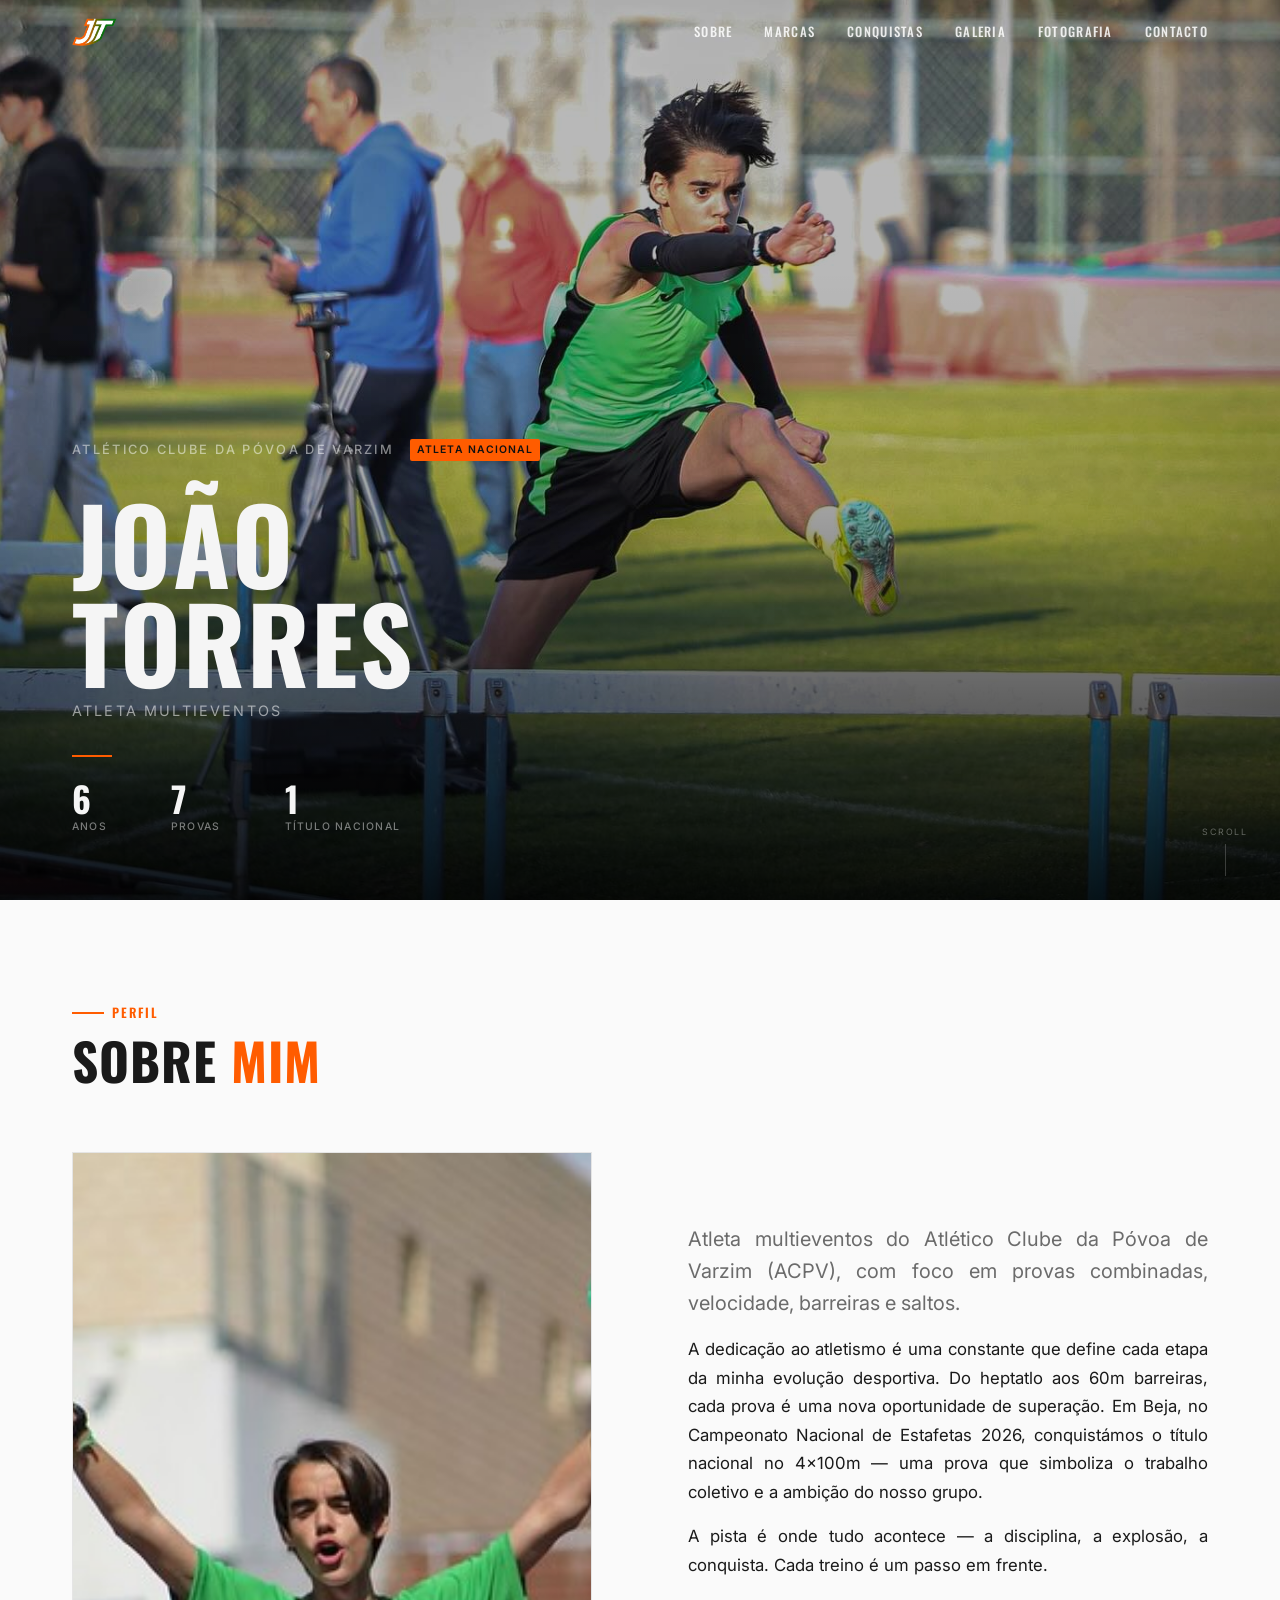
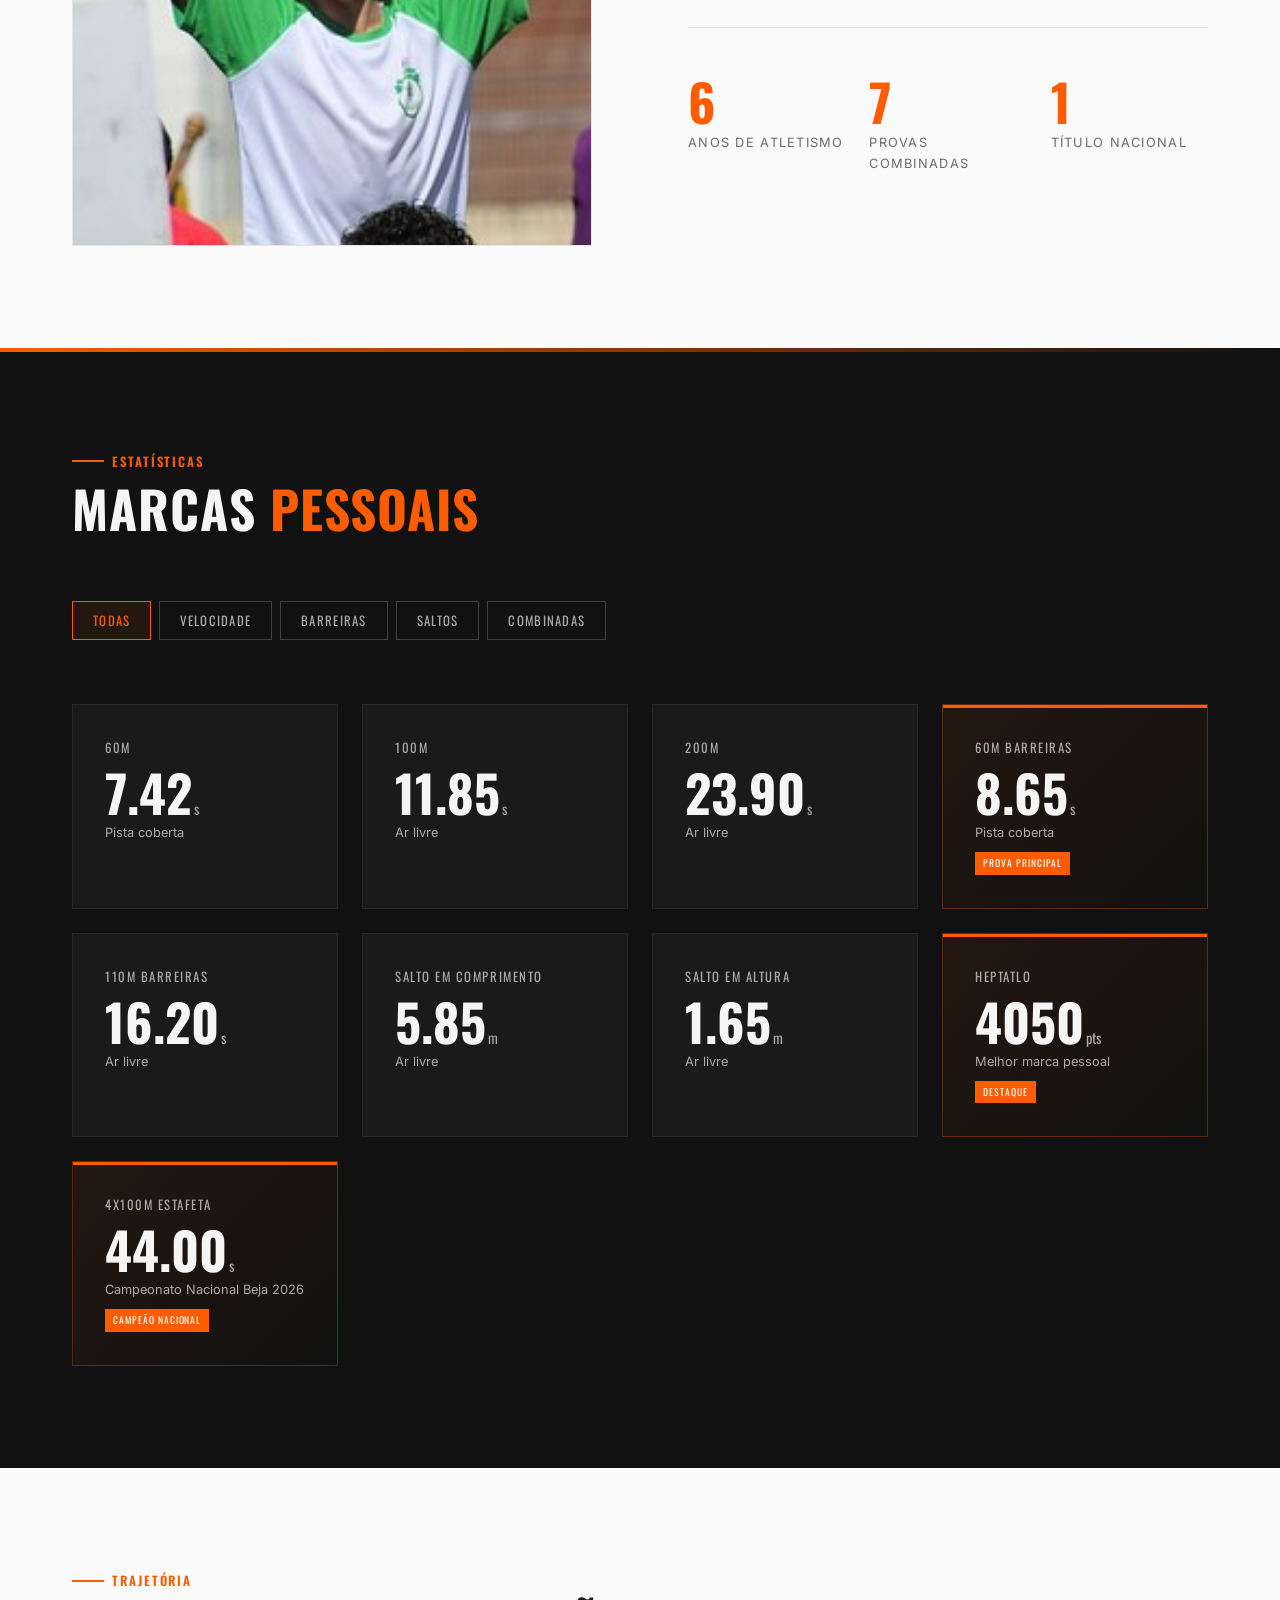
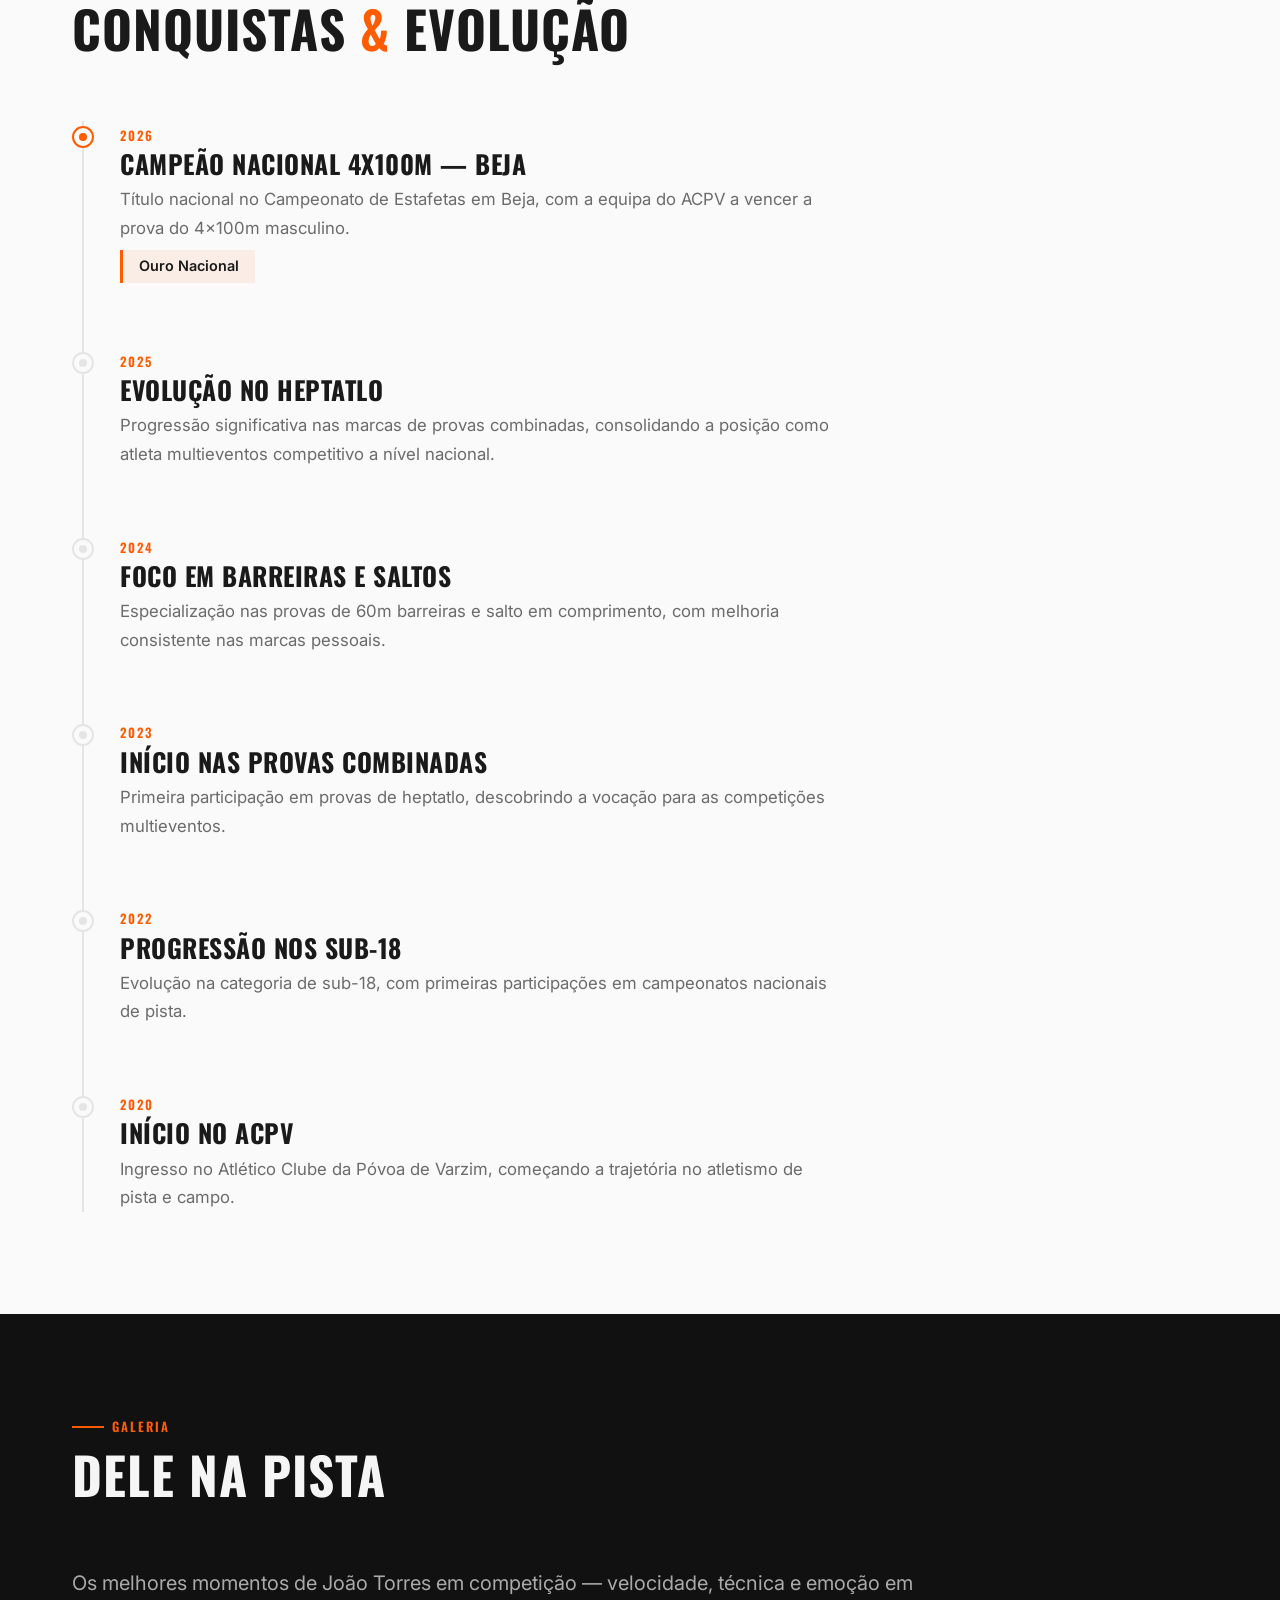
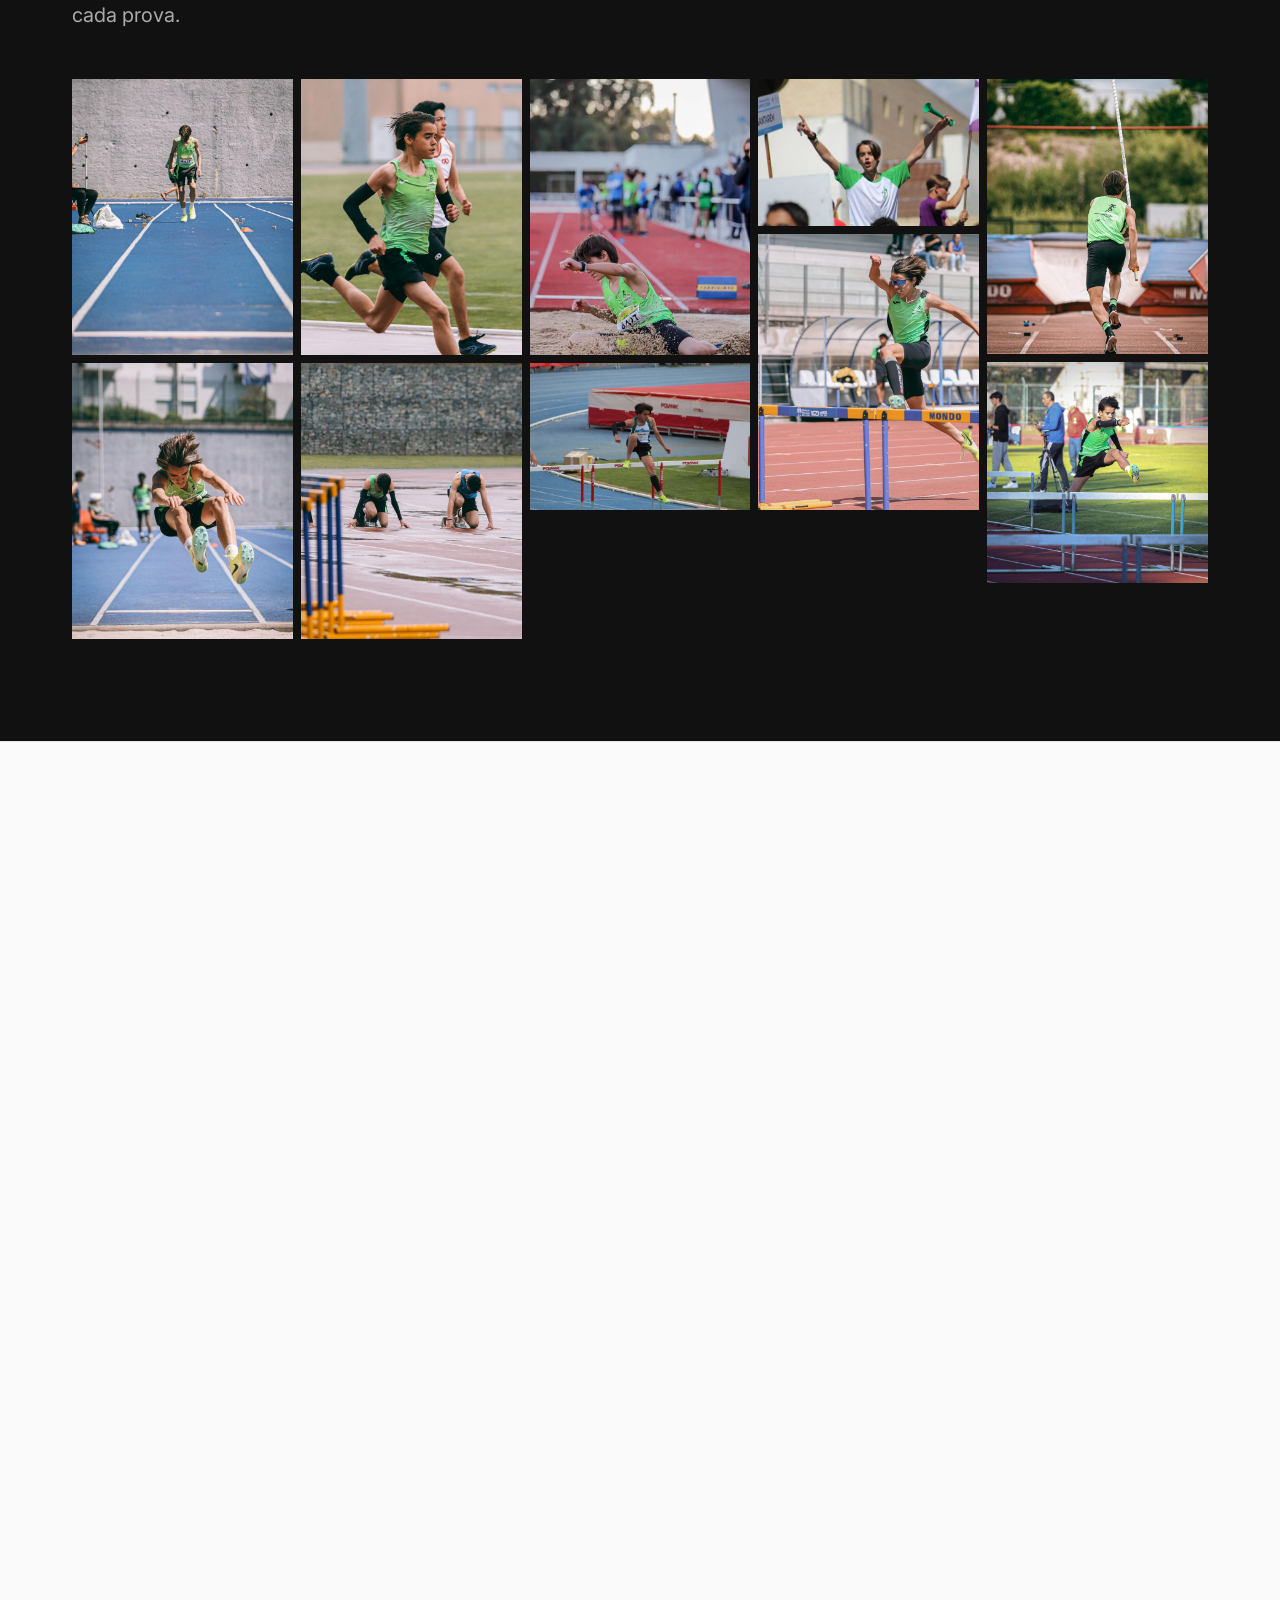
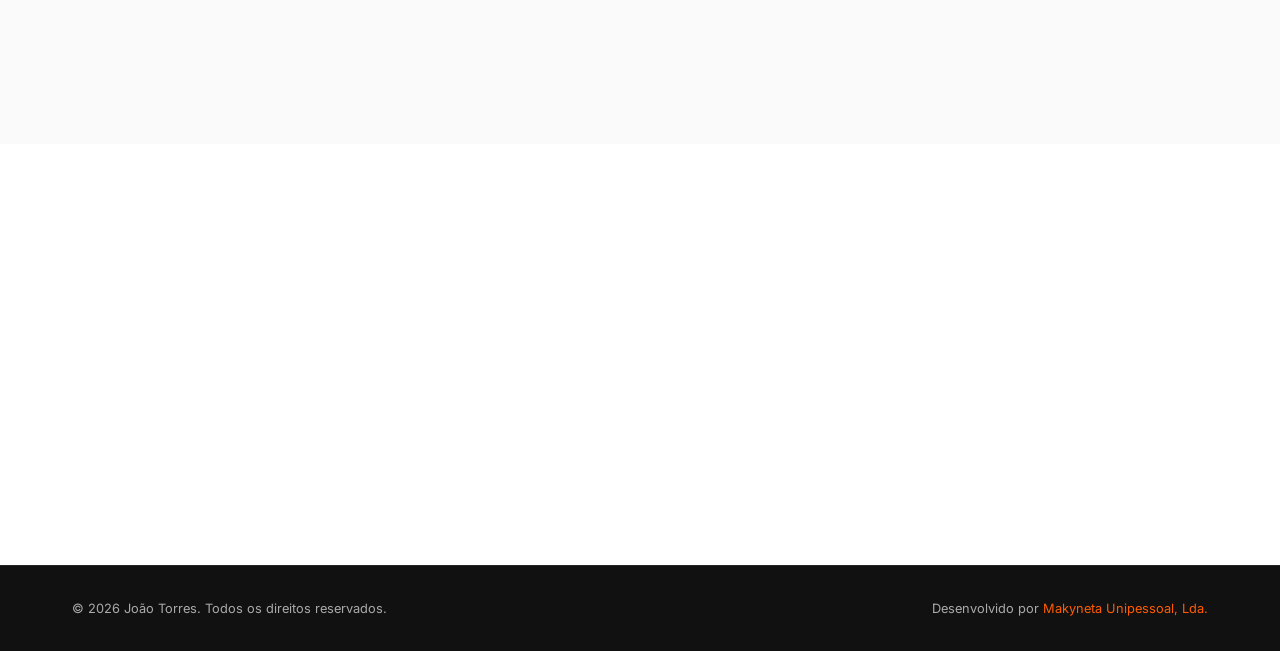
==== commit 3b0e9795: "chore: update site URL to jota160409.github.io" ====
--- a/index.html
+++ b/index.html
@@ -12,7 +12,7 @@
   <meta property="og:title" content="João Torres — Atleta de Atletismo | ACPV">
   <meta property="og:description" content="Atleta multieventos do Atlético Clube da Póvoa de Varzim. Heptatlo, velocidade, barreiras e saltos.">
   <meta property="og:type" content="website">
-  <meta property="og:url" content="https://joaotorres.github.io">
+  <meta property="og:url" content="https://jota160409.github.io">
   <meta property="og:image" content="img/og-image.jpg">
   <meta property="og:locale" content="pt_PT">
 
